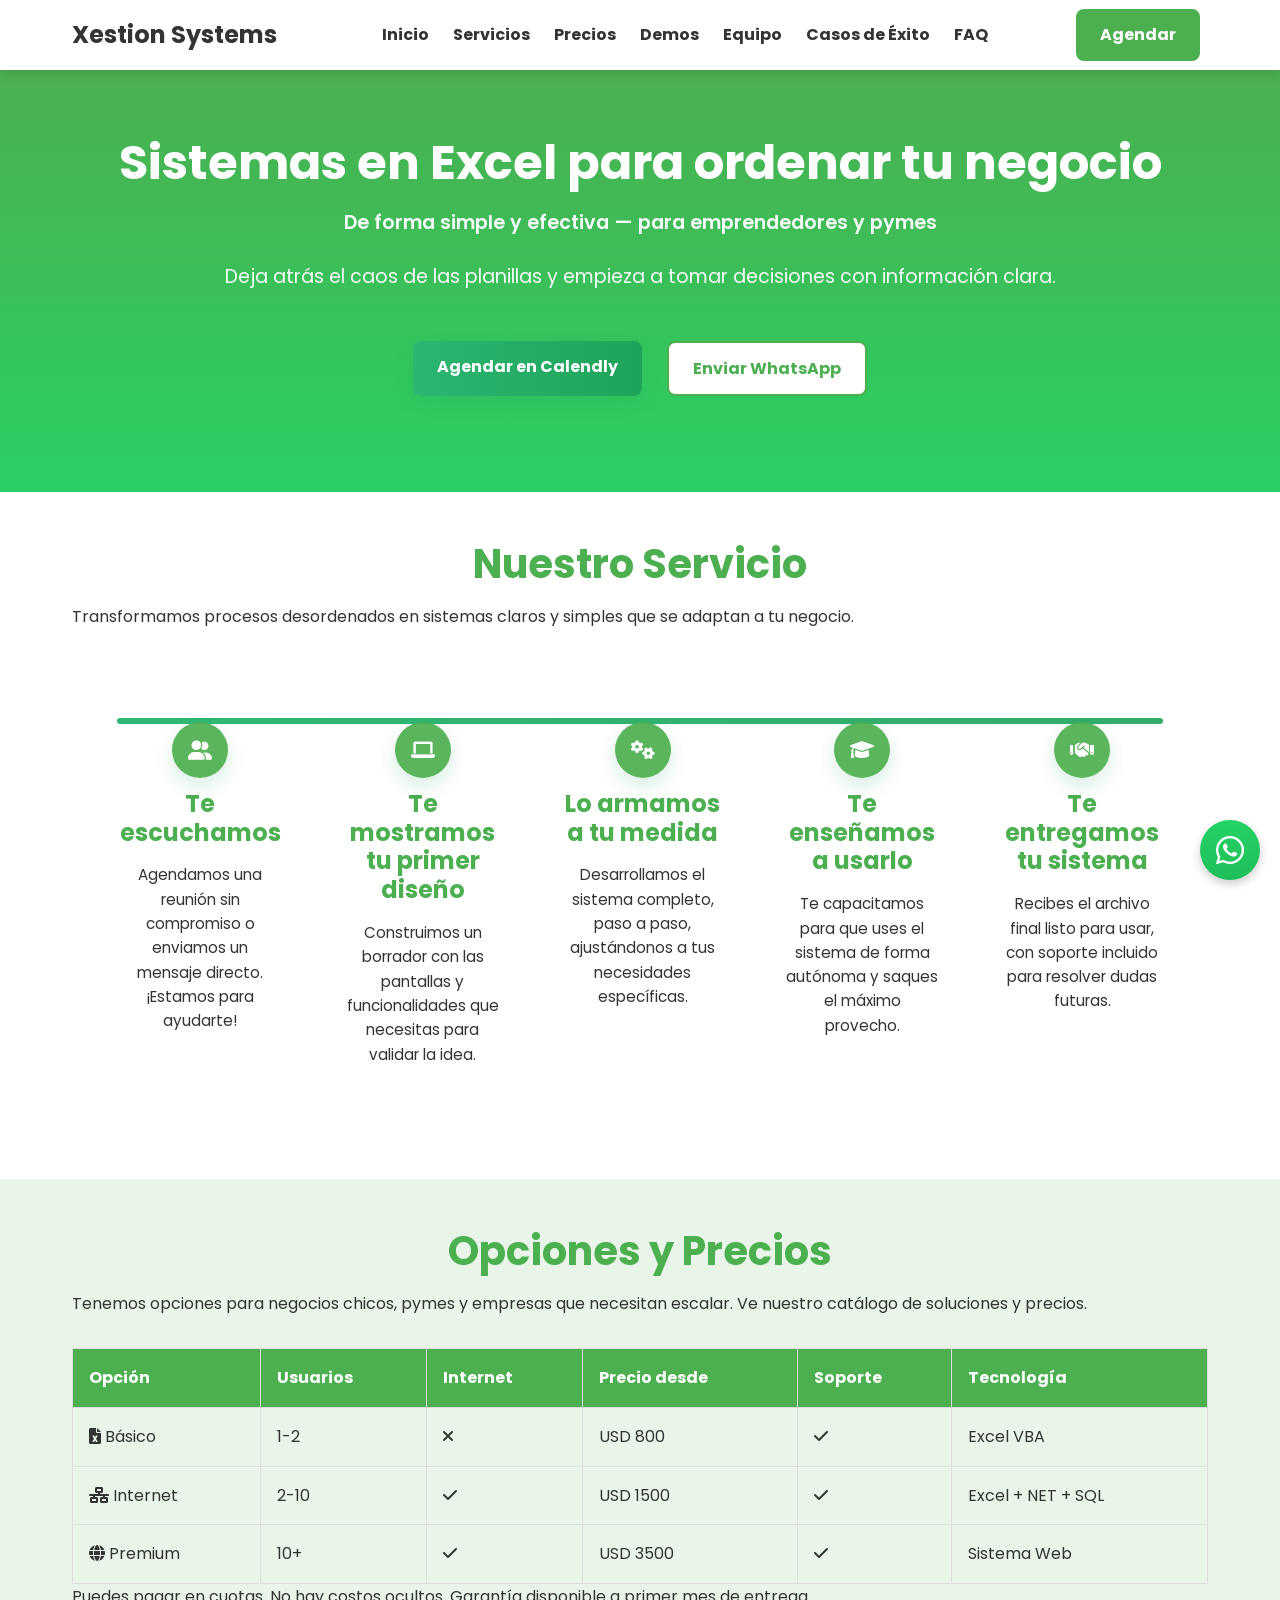
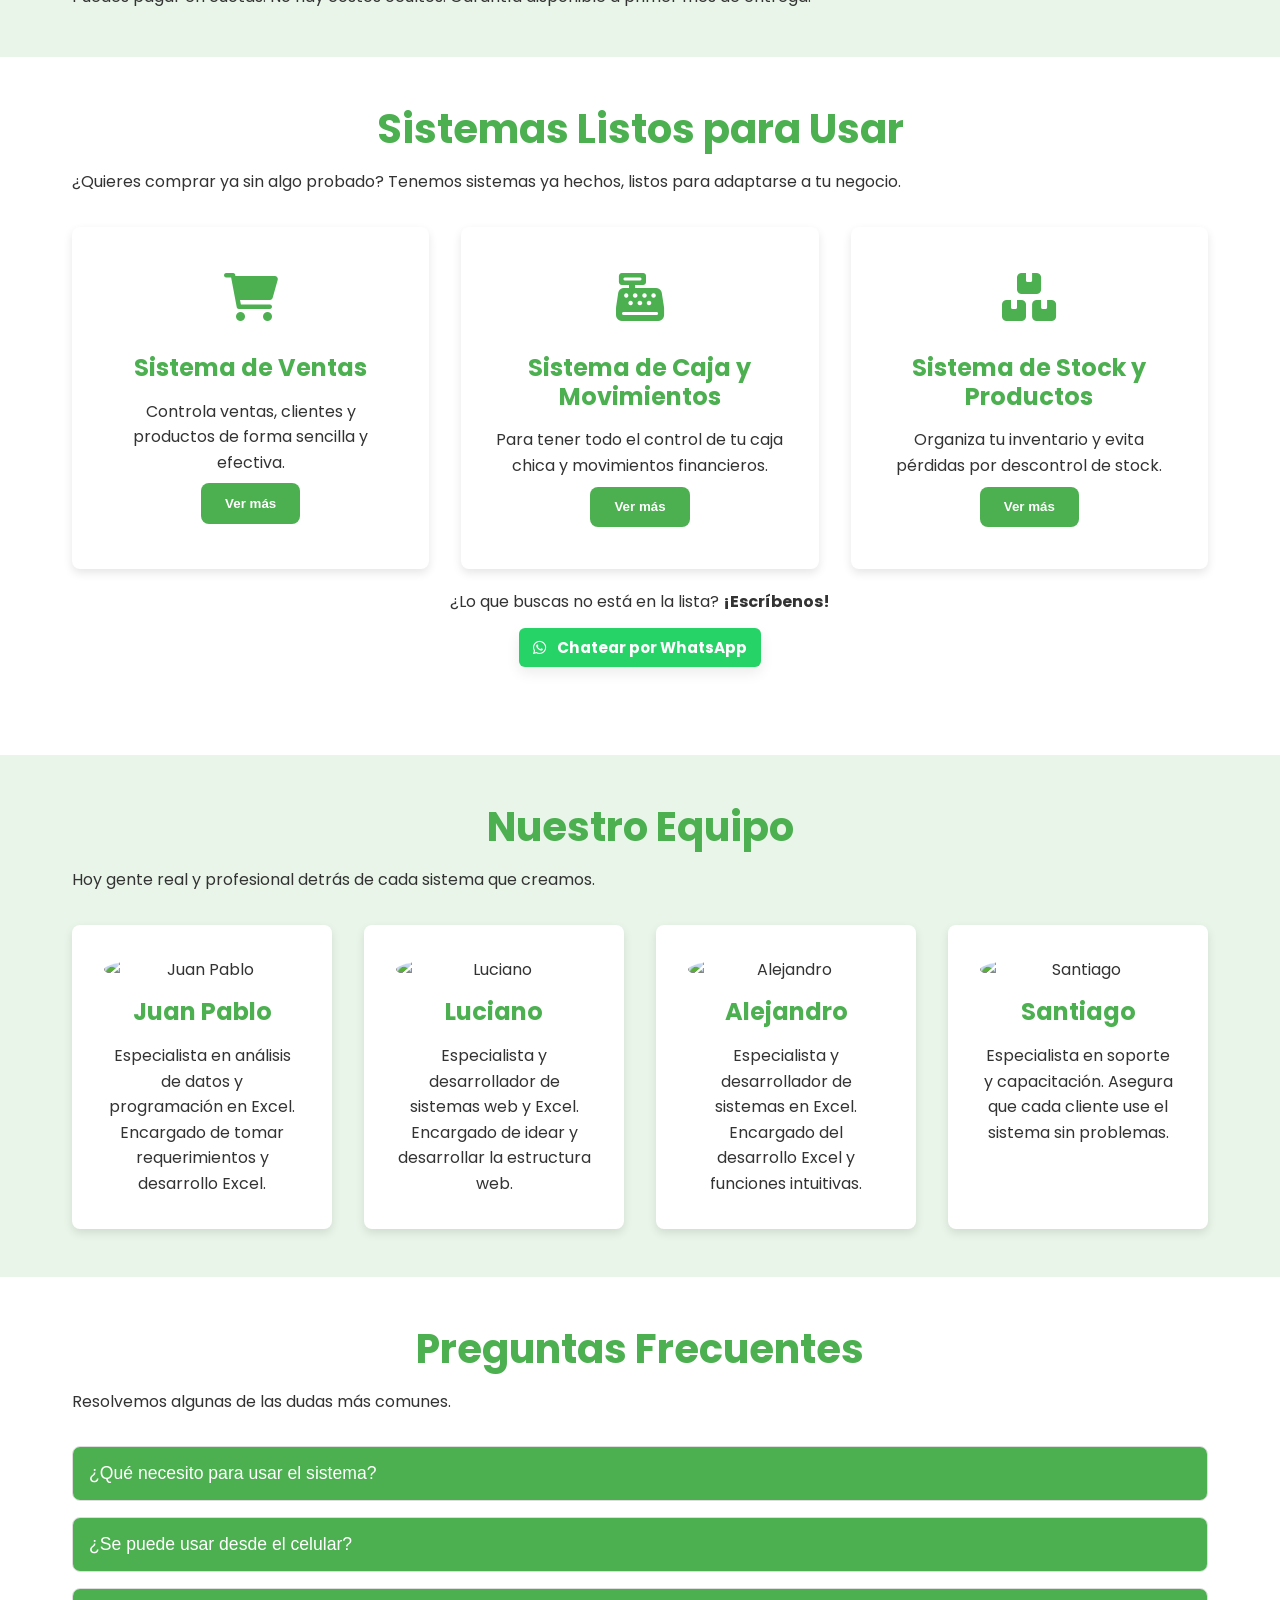
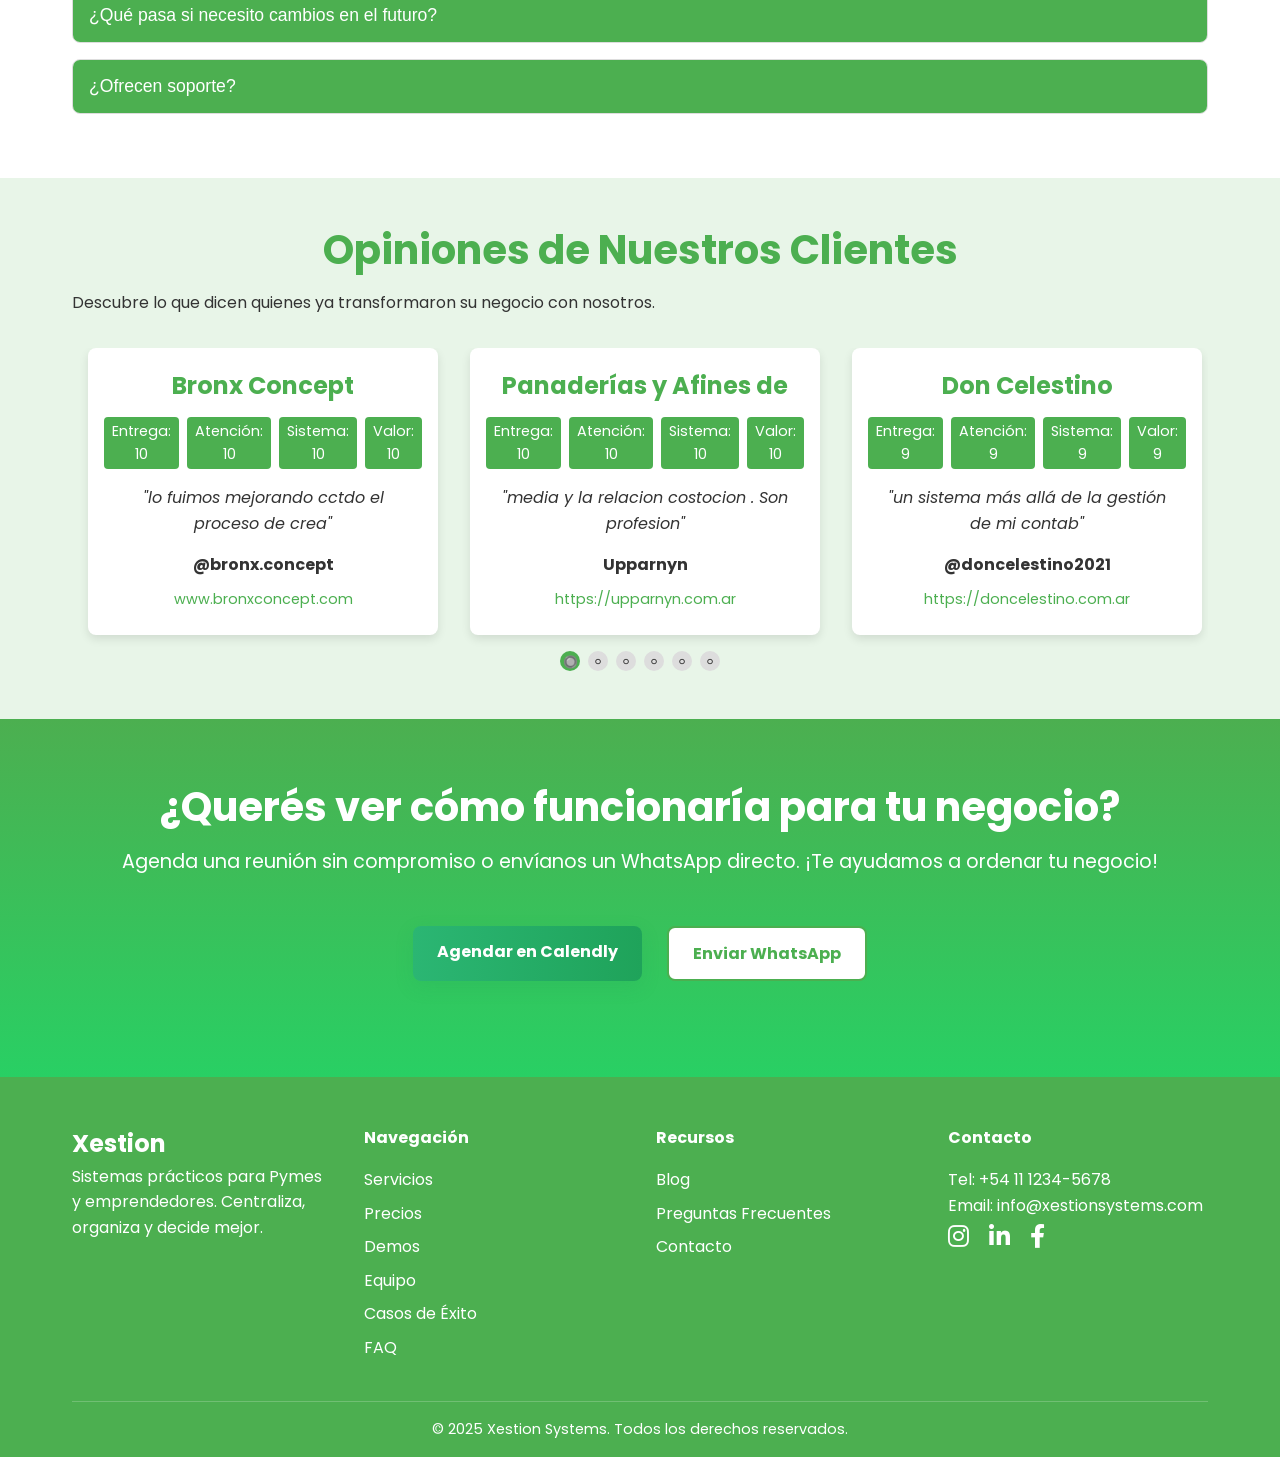
==== index.html @ da9ce032 "init" ====
<!DOCTYPE html>
<html lang="es">
<head>
    <meta charset="UTF-8">
    <meta name="viewport" content="width=device-width, initial-scale=1.0">
    <title>Xestion Systems - Sistemas en Excel</title>
    <link rel="stylesheet" href="style.css">
    <link rel="preconnect" href="https://fonts.googleapis.com">
    <link rel="preconnect" href="https://fonts.gstatic.com" crossorigin>
    <link href="https://fonts.googleapis.com/css2?family=Poppins:wght@300;400;600;700&display=swap" rel="stylesheet">
    <link rel="stylesheet" href="https://cdnjs.cloudflare.com/ajax/libs/font-awesome/6.0.0-beta3/css/all.min.css">
</head>
<body>

    <header class="header">
        <div class="container">
            <div class="nav-container">
                <a href="#" class="logo">Xestion Systems</a>
                <nav class="nav">
                    <ul class="nav-links">
                        <li><a href="#inicio">Inicio</a></li>
                        <li><a href="#servicios">Servicios</a></li>
                        <li><a href="#precios">Precios</a></li>
                        <li><a href="#demos">Demos</a></li>
                        <li><a href="#equipo">Equipo</a></li>
                        <li><a href="#casos">Casos de Éxito</a></li>
                        <li><a href="#faq">FAQ</a></li>
                    </ul>
                </nav>
                <div class="nav-ctas">
                    <!-- Reemplaza el enlace de Calendly por tu enlace real -->
                    <a class="btn btn-primary cta-calendly" href="https://calendly.com/xestion/consulta-general" target="_blank" rel="noopener">Agendar</a>
                </div>
                <button class="nav-toggle" aria-label="Abrir menú">
                    <i class="fas fa-bars"></i>
                </button>
            </div>
        </div>
    </header>

    <main>

        <section id="hero" class="hero">
            <div class="container">
                <h1>Sistemas en Excel para ordenar tu negocio</h1>
                <p class="subtitle">De forma simple y efectiva — para emprendedores y pymes</p>
                <p class="lead">Deja atrás el caos de las planillas y empieza a tomar decisiones con información clara.</p>
                <div class="cta-group">
                    <a class="btn btn-gradient cta-calendly" href="https://calendly.com/xestion/consulta-general" target="_blank" rel="noopener">Agendar en Calendly</a>
                    <a class="btn btn-secondary cta-whatsapp" href="https://api.whatsapp.com/send?phone=5491157652425" target="_blank" rel="noopener">Enviar WhatsApp</a>
                </div>
            </div>
        </section>

        <section id="servicios" class="section">
            <div class="container">
                <h2>Nuestro Servicio</h2>
                <p>Transformamos procesos desordenados en sistemas claros y simples que se adaptan a tu negocio.</p>
                <div class="services-grid">
                    <div class="service-item">
                        <div class="service-icon"><i class="fas fa-user-friends"></i></div>
                        <h3>Te escuchamos</h3>
                        <p>Agendamos una reunión sin compromiso o enviamos un mensaje directo. ¡Estamos para ayudarte!</p>
                    </div>
                    <div class="service-item">
                        <div class="service-icon"><i class="fas fa-laptop"></i></div>
                        <h3>Te mostramos tu primer diseño</h3>
                        <p>Construimos un borrador con las pantallas y funcionalidades que necesitas para validar la idea.</p>
                    </div>
                    <div class="service-item">
                        <div class="service-icon"><i class="fas fa-cogs"></i></div>
                        <h3>Lo armamos a tu medida</h3>
                        <p>Desarrollamos el sistema completo, paso a paso, ajustándonos a tus necesidades específicas.</p>
                    </div>
                    <div class="service-item">
                        <div class="service-icon"><i class="fas fa-graduation-cap"></i></div>
                        <h3>Te enseñamos a usarlo</h3>
                        <p>Te capacitamos para que uses el sistema de forma autónoma y saques el máximo provecho.</p>
                    </div>
                    <div class="service-item">
                        <div class="service-icon"><i class="fas fa-handshake"></i></div>
                        <h3>Te entregamos tu sistema</h3>
                        <p>Recibes el archivo final listo para usar, con soporte incluido para resolver dudas futuras.</p>
                    </div>
                </div>
            </div>
        </section>

        <section id="precios" class="section bg-light">
            <div class="container">
                <h2>Opciones y Precios</h2>
                <p>Tenemos opciones para negocios chicos, pymes y empresas que necesitan escalar. Ve nuestro catálogo de soluciones y precios.</p>
                <div class="pricing-table">
                    <table>
                        <thead>
                            <tr>
                                <th>Opción</th>
                                <th>Usuarios</th>
                                <th>Internet</th>
                                <th>Precio desde</th>
                                <th>Soporte</th>
                                <th>Tecnología</th>
                            </tr>
                        </thead>
                        <tbody>
                            <tr>
                                <td><i class="fas fa-file-excel"></i> Básico</td>
                                <td>1-2</td>
                                <td><i class="fas fa-times"></i></td>
                                <td>USD 800</td>
                                <td><i class="fas fa-check"></i></td>
                                <td>Excel VBA</td>
                            </tr>
                            <tr>
                                <td><i class="fas fa-network-wired"></i> Internet</td>
                                <td>2-10</td>
                                <td><i class="fas fa-check"></i></td>
                                <td>USD 1500</td>
                                <td><i class="fas fa-check"></i></td>
                                <td>Excel + NET + SQL</td>
                            </tr>
                            <tr>
                                <td><i class="fas fa-globe"></i> Premium</td>
                                <td>10+</td>
                                <td><i class="fas fa-check"></i></td>
                                <td>USD 3500</td>
                                <td><i class="fas fa-check"></i></td>
                                <td>Sistema Web</td>
                            </tr>
                        </tbody>
                    </table>
                </div>
                <p>Puedes pagar en cuotas. No hay costos ocultos. Garantía disponible a primer mes de entrega.</p>
            </div>
        </section>

        <section id="sistemas" class="section">
            <div class="container">
                <h2>Sistemas Listos para Usar</h2>
                <p>¿Quieres comprar ya sin algo probado? Tenemos sistemas ya hechos, listos para adaptarse a tu negocio.</p>
                <div class="sistemas-grid">
                    <div class="sistema-card">
                        <div class="sistema-icon"><i class="fas fa-shopping-cart"></i></div>
                        <h3>Sistema de Ventas</h3>
                        <p>Controla ventas, clientes y productos de forma sencilla y efectiva.</p>
                        <button class="btn btn-primary">Ver más</button>
                    </div>
                    <div class="sistema-card">
                        <div class="sistema-icon"><i class="fas fa-cash-register"></i></div>
                        <h3>Sistema de Caja y Movimientos</h3>
                        <p>Para tener todo el control de tu caja chica y movimientos financieros.</p>
                        <button class="btn btn-primary">Ver más</button>
                    </div>
                    <div class="sistema-card">
                        <div class="sistema-icon"><i class="fas fa-boxes"></i></div>
                        <h3>Sistema de Stock y Productos</h3>
                        <p>Organiza tu inventario y evita pérdidas por descontrol de stock.</p>
                        <button class="btn btn-primary">Ver más</button>
                    </div>
                </div>
                <div class="sistemas-cta">
                    <p class="sistemas-cta-text">¿Lo que buscas no está en la lista? <strong>¡Escríbenos!</strong></p>
                    <a class="btn btn-whatsapp small-cta sistemas-cta-btn" href="https://api.whatsapp.com/send?phone=5491157652425" target="_blank" rel="noopener" aria-label="Enviar mensaje por WhatsApp">
                        <i class="fab fa-whatsapp" aria-hidden="true"></i>
                        &nbsp;Chatear por WhatsApp
                    </a>
                </div>
            </div>
        </section>

        <section id="equipo" class="section bg-light">
            <div class="container">
                <h2>Nuestro Equipo</h2>
                <p>Hoy gente real y profesional detrás de cada sistema que creamos.</p>
                <div class="team-grid">
                    <div class="team-card">
                        <img src="https://via.placeholder.com/150/4CAF50/FFFFFF?text=JP" alt="Juan Pablo">
                        <h3>Juan Pablo</h3>
                        <p>Especialista en análisis de datos y programación en Excel. Encargado de tomar requerimientos y desarrollo Excel.</p>
                    </div>
                    <div class="team-card">
                        <img src="https://via.placeholder.com/150/4CAF50/FFFFFF?text=LD" alt="Luciano">
                        <h3>Luciano</h3>
                        <p>Especialista y desarrollador de sistemas web y Excel. Encargado de idear y desarrollar la estructura web.</p>
                    </div>
                    <div class="team-card">
                        <img src="https://via.placeholder.com/150/4CAF50/FFFFFF?text=LA" alt="Alejandro">
                        <h3>Alejandro</h3>
                        <p>Especialista y desarrollador de sistemas en Excel. Encargado del desarrollo Excel y funciones intuitivas.</p>
                    </div>
                    <div class="team-card">
                        <img src="https://via.placeholder.com/150/4CAF50/FFFFFF?text=SM" alt="Santiago">
                        <h3>Santiago</h3>
                        <p>Especialista en soporte y capacitación. Asegura que cada cliente use el sistema sin problemas.</p>
                    </div>
                </div>
            </div>
        </section>

        <section id="faq" class="section">
            <div class="container">
                <h2>Preguntas Frecuentes</h2>
                <p>Resolvemos algunas de las dudas más comunes.</p>
                <div class="faq-list">
                    <div class="faq-item">
                        <button class="faq-question">¿Qué necesito para usar el sistema?</button>
                        <div class="faq-answer">Solo necesitas Excel instalado en tu computadora. Para versiones multiusuario, una conexión a internet estable.</div>
                    </div>
                    <div class="faq-item">
                        <button class="faq-question">¿Se puede usar desde el celular?</button>
                        <div class="faq-answer">Sí, las versiones web son compatibles con celulares y tablets. Las de Excel requieren una PC.</div>
                    </div>
                    <div class="faq-item">
                        <button class="faq-question">¿Qué pasa si necesito cambios en el futuro?</button>
                        <div class="faq-answer">Ofrecemos soporte para modificaciones y mejoras. Puedes contactarnos para cotizar actualizaciones.</div>
                    </div>
                    <div class="faq-item">
                        <button class="faq-question">¿Ofrecen soporte?</button>
                        <div class="faq-answer">Sí, incluimos soporte técnico por WhatsApp y corrección de errores en las suscripciones.</div>
                    </div>
                </div>
            </div>
        </section>

        <section id="testimonials" class="section bg-light">
            <div class="container">
                <h2>Opiniones de Nuestros Clientes</h2>
                <p>Descubre lo que dicen quienes ya transformaron su negocio con nosotros.</p>
                <div class="carousel-container">
                    <div class="carousel-wrapper">
                        <div class="carousel-track">
                            <!-- Reviews will be populated here by JS -->
                        </div>
                    </div>
                    <div class="carousel-dots">
                        <!-- Dots will be populated here by JS -->
                    </div>
                </div>
            </div>
        </section>

        <section id="cta" class="hero">
            <div class="container" style="color: white;">
                <h2 style="color: white;">¿Querés ver cómo funcionaría para tu negocio?</h2>
                <p>Agenda una reunión sin compromiso o envíanos un WhatsApp directo. ¡Te ayudamos a ordenar tu negocio!</p>
                <div class="cta-group">
                    <a class="btn btn-gradient cta-calendly" href="https://calendly.com/xestion/consulta-general" target="_blank" rel="noopener">Agendar en Calendly</a>
                    <a class="btn btn-secondary cta-whatsapp" href="https://api.whatsapp.com/send?phone=5491157652425" target="_blank" rel="noopener">Enviar WhatsApp</a>
                </div>

            </div>
        </section>

    </main>

    <footer class="footer">
        <div class="container">
            <div class="footer-grid">
                <div class="footer-col">
                    <a href="#" class="logo">Xestion</a>
                    <p>Sistemas prácticos para Pymes y emprendedores. Centraliza, organiza y decide mejor.</p>
                </div>
                <div class="footer-col">
                    <h4>Navegación</h4>
                    <ul>
                        <li><a href="#servicios">Servicios</a></li>
                        <li><a href="#precios">Precios</a></li>
                        <li><a href="#demos">Demos</a></li>
                        <li><a href="#equipo">Equipo</a></li>
                        <li><a href="#casos">Casos de Éxito</a></li>
                        <li><a href="#faq">FAQ</a></li>
                    </ul>
                </div>
                <div class="footer-col">
                    <h4>Recursos</h4>
                    <ul>
                        <li><a href="#">Blog</a></li>
                        <li><a href="#">Preguntas Frecuentes</a></li>
                        <li><a href="#">Contacto</a></li>
                    </ul>
                </div>
                <div class="footer-col">
                    <h4>Contacto</h4>
                    <p>Tel: +54 11 1234-5678</p>
                    <p>Email: info@xestionsystems.com</p>
                    <div class="social-links">
                        <a href="#" aria-label="Instagram"><i class="fab fa-instagram"></i></a>
                        <a href="#" aria-label="LinkedIn"><i class="fab fa-linkedin-in"></i></a>
                        <a href="#" aria-label="Facebook"><i class="fab fa-facebook-f"></i></a>
                    </div>
                </div>
            </div>
            <div class="footer-bottom">
                <p>&copy; 2025 Xestion Systems. Todos los derechos reservados.</p>
            </div>
        </div>
    </footer>

    <a href="https://api.whatsapp.com/send?phone=5491157652425" target="_blank" class="whatsapp-float" aria-label="Contactar por WhatsApp">
        <i class="fab fa-whatsapp"></i>
    </a>

    <script src="script.js"></script>
</body>
</html>
---- style.css ----
/* ======== VARIABLES Y GLOBALES ======== */
:root {
    --primary-color: #4CAF50; /* Verde brillante como en las imágenes */
    --primary-light: #E8F5E8; /* Verde claro para fondos */
    --secondary-color: #FF9800; /* Acento naranja */
    --dark-color: #333;
    --light-color: #f4f4f4;
    --white-color: #ffffff;
    --font-family: 'Poppins', system-ui, -apple-system, "Segoe UI", Roboto, "Helvetica Neue", Arial, sans-serif;
    --shadow: 0 4px 10px rgba(0, 0, 0, 0.1);
}

* {
    box-sizing: border-box;
    margin: 0;
    padding: 0;
}

html {
    scroll-behavior: smooth;
}

/* Evita un overflow horizontal en móviles provocado por elementos fijos (p. ej. botón flotante) */
html, body {
    max-width: 100%;
    overflow-x: hidden;
}

body {
    font-family: var(--font-family);
    line-height: 1.6;
    color: var(--dark-color);
    background-color: var(--white-color);
}

.container {
    max-width: 1200px;
    margin: 0 auto;
    padding: 0 1rem;
}

ul {
    list-style-type: none;
}

a {
    text-decoration: none;
    color: var(--primary-color);
}

img {
    max-width: 100%;
    height: auto;
    display: block;
}

h1, h2, h3 {
    margin-bottom: 1rem;
    line-height: 1.2;
}

h1 { font-size: 2.5rem; }
h2 { font-size: 2rem; color: var(--primary-color); text-align: center; }
h3 { font-size: 1.5rem; }

.section {
    padding: 3rem 0;
}

.bg-light {
    background-color: var(--primary-light);
}

.btn {
    display: inline-block;
    padding: 0.8rem 1.5rem;
    border-radius: 8px;
    font-weight: bold;
    text-align: center;
    transition: all 0.3s ease;
    cursor: pointer;
    border: none;
    margin: 0.5rem;
}

.btn-primary {
    background-color: var(--primary-color);
    color: var(--white-color);
}

.btn-primary:hover {
    background-color: #45a049;
}

.btn-secondary {
    background-color: var(--white-color);
    color: var(--primary-color);
    border: 2px solid var(--primary-color);
}

.btn-secondary:hover {
    background-color: var(--primary-color);
    color: var(--white-color);
}

.email-input {
    padding: 0.8rem;
    border-radius: 8px;
    border: 1px solid #ddd;
    margin: 0.5rem;
    width: 200px;
}

/* Botones CTA y grupos */
.nav-ctas {
    display: flex;
    gap: 0.6rem;
    align-items: center;
}

.cta-group {
    display: inline-flex;
    gap: 0.6rem;
    justify-content: center;
    margin: 1rem 0 1.5rem;
}

.btn-gradient {
    background: linear-gradient(90deg, #2bb673 0%, #1fa35a 100%);
    color: var(--white-color);
    box-shadow: 0 6px 18px rgba(31,163,90,0.18);
}

.btn-whatsapp {
    background-color: #25D366;
    color: var(--white-color);
    display: inline-flex;
    align-items: center;
    gap: 0.5rem;
}

/* Estilo discreto para CTAs pequeños inline */
.small-cta {
    padding: 0.45rem 0.9rem;
    border-radius: 6px;
    font-size: 0.95rem;
    box-shadow: 0 6px 14px rgba(0,0,0,0.08);
}

@media (max-width: 480px) {
    .small-cta { font-size: 0.92rem; padding: 0.45rem 0.75rem; }
}

/* Centrar el texto y botón en la sección 'Sistemas' */
.sistemas-cta {
    display: flex;
    flex-direction: column;
    align-items: center;
    text-align: center;
    padding: 1.25rem 1rem 2rem; /* padding vertical para separación */
}

.sistemas-cta-text {
    margin: 0 0 0.6rem 0;
    font-size: 1rem;
    color: var(--dark-color);
}

.sistemas-cta-btn {
    margin-top: 0.25rem;
}

@media (min-width: 768px) {
    .sistemas-cta { padding-left: 0; padding-right: 0; }
}

.subtitle {
    font-weight: 600;
    opacity: 0.95;
}

.lead {
    font-size: 1.05rem;
    margin-bottom: 1rem;
    opacity: 0.95;
}

/* Hero más moderno */
.hero {
    background: linear-gradient(180deg, rgba(76,175,80,0.95) 0%, rgba(37,211,102,0.9) 100%);
    color: var(--white-color);
    padding: 5.5rem 0;
    text-align: center;
}

.hero h1 { font-size: 3rem; font-weight: 700; }

/* Ajustes a botón flotante WA para mantener contraste */
.whatsapp-float {
    position: fixed;
    bottom: 18px;
    right: 12px; /* ligeramente más adentro para evitar colisiones en pantallas pequeñas */
    background: linear-gradient(180deg, #25D366, #1ebe5a);
    color: var(--white-color);
    font-size: 1.6rem;
    width: 56px;
    height: 56px;
    border-radius: 50%;
    display: flex;
    justify-content: center;
    align-items: center;
    box-shadow: 0 6px 18px rgba(0, 0, 0, 0.18);
    z-index: 1000; /* más alto para superar overlays */
    touch-action: manipulation;
}

/* ======== HEADER Y NAVEGACIÓN ======== */
.header {
    background-color: var(--white-color);
    box-shadow: var(--shadow);
    position: sticky;
    top: 0;
    z-index: 100;
}

.nav-container {
    display: flex;
    justify-content: space-between;
    align-items: center;
    height: 70px;
}

.logo {
    font-size: 1.5rem;
    font-weight: bold;
    color: var(--dark-color);
}

.nav-links {
    display: none;
    flex-direction: column;
    position: absolute;
    top: 70px;
    left: 0;
    width: 100%;
    background-color: var(--white-color);
    box-shadow: 0 10px 10px rgba(0, 0, 0, 0.1);
}

.nav-links.active {
    display: flex;
}

.nav-links li {
    padding: 1rem;
    text-align: center;
    border-bottom: 1px solid var(--light-color);
}

.nav-links a {
    color: var(--dark-color);
    font-weight: bold;
}

.nav-buttons {
    display: none;
}

.nav-toggle {
    background: none;
    border: none;
    font-size: 1.5rem;
    color: var(--dark-color);
    cursor: pointer;
}

/* ======== HERO ======== */
.hero {
    background-color: var(--primary-color);
    color: var(--white-color);
    padding: 4rem 0;
    text-align: center;
}

.hero h1 {
    color: var(--white-color);
    font-size: 3rem;
}

.hero p {
    font-size: 1.2rem;
    margin-bottom: 1.5rem;
}

/* ======== SERVICIOS ======== */
.services-grid {
    display: grid;
    gap: 2rem;
    grid-template-columns: 1fr;
    margin-top: 2rem;
}

/* Mostrar 2 cards por fila en móviles pequeños (teléfonos) */
@media (max-width: 600px) {
    .services-grid {
        grid-template-columns: repeat(2, 1fr);
        gap: 1rem;
    }
    .service-item {
        padding: 1rem;
    }
}

/* Timeline vertical para celulares (pantallas muy pequeñas) */
@media (max-width: 480px) {
    .services-grid {
        display: block; /* una columna para la línea de tiempo */
        position: relative;
        padding-left: 3rem; /* espacio para la línea y los puntos */
        margin-top: 1rem;
    }

    /* Línea vertical que conecta los pasos */
    .services-grid::before {
        content: "";
        position: absolute;
        left: 18px; /* alineada con los puntos */
        top: 8px;
        bottom: 8px;
        width: 4px;
        background: linear-gradient(180deg, rgba(31,163,90,0.95), rgba(37,211,102,0.85));
        border-radius: 4px;
        z-index: 0;
    }

    .service-item {
        position: relative;
        margin: 1rem 0;
        padding: 1rem 1rem 1rem 1.25rem; /* contenido a la derecha del punto */
        border-radius: 10px;
        box-shadow: var(--shadow);
        background: var(--white-color);
        z-index: 1;
    }

    /* Punto que marca cada paso */
    .service-item::before {
        content: "";
        position: absolute;
        left: -6px; /* centra el punto sobre la línea */
        top: 18px;
        width: 20px;
        height: 20px;
        background: var(--white-color);
        border: 4px solid var(--primary-color);
        border-radius: 50%;
        box-shadow: 0 4px 10px rgba(0,0,0,0.08);
    }

    /* Ocultar iconos grandes para simplificar la vista móvil */
    .service-icon {
        display: none;
    }

    .service-item h3 {
        margin-top: 0;
        font-size: 1rem;
    }

    .service-item p {
        font-size: 0.95rem;
        margin-bottom: 0.25rem;
    }
}

.service-item {
    background-color: var(--white-color);
    box-shadow: var(--shadow);
    border-radius: 8px;
    padding: 2rem;
    text-align: center;
}

.service-icon {
    font-size: 3rem;
    color: var(--primary-color);
    margin-bottom: 1rem;
}

.service-item h3 {
    color: var(--primary-color);
}

/* ======== PRECIOS ======== */
.pricing-table {
    overflow-x: auto;
    margin-top: 2rem;
}

table {
    width: 100%;
    border-collapse: collapse;
    text-align: left;
}

th, td {
    padding: 1rem;
    border: 1px solid #ddd;
}

th {
    background-color: var(--primary-color);
    color: var(--white-color);
}

tbody tr:nth-child(even) {
    background-color: var(--primary-light);
}

/* ======== SISTEMAS LISTOS ======== */
.sistemas-grid {
    display: grid;
    gap: 2rem;
    grid-template-columns: 1fr;
    margin-top: 2rem;
}

.sistema-card {
    background-color: var(--white-color);
    box-shadow: var(--shadow);
    border-radius: 8px;
    padding: 2rem;
    text-align: center;
    border: 2px solid transparent;
    transition: all 0.3s ease;
}

.sistema-card:hover {
    border-color: var(--primary-color);
}

.sistema-icon {
    font-size: 3rem;
    color: var(--primary-color);
    margin-bottom: 1rem;
}

.sistema-card h3 {
    color: var(--primary-color);
}

/* ======== EQUIPO ======== */
.team-grid {
    display: grid;
    gap: 2rem;
    grid-template-columns: 1fr;
    margin-top: 2rem;
}

.team-card {
    background-color: var(--white-color);
    box-shadow: var(--shadow);
    border-radius: 8px;
    padding: 2rem;
    text-align: center;
}

.team-card img {
    border-radius: 50%;
    margin-bottom: 1rem;
}

.team-card h3 {
    color: var(--primary-color);
}

/* ======== FAQ ======== */
.faq-list {
    margin-top: 2rem;
}

.faq-item {
    margin-bottom: 1rem;
    border: 1px solid #ddd;
    border-radius: 8px;
    overflow: hidden;
}

.faq-question {
    background-color: var(--primary-color);
    color: var(--white-color);
    padding: 1rem;
    width: 100%;
    text-align: left;
    border: none;
    font-size: 1.1rem;
    cursor: pointer;
}

.faq-answer {
    display: none;
    padding: 1rem;
    background-color: var(--primary-light);
}

.faq-item.active .faq-answer {
    display: block;
}

/* ======== FOOTER ======== */
.footer {
    background-color: var(--primary-color);
    color: var(--white-color);
    padding: 3rem 0 1rem;
}

.footer-grid {
    display: grid;
    grid-template-columns: 1fr;
    gap: 2rem;
    margin-bottom: 2rem;
}

.footer-col h4 {
    margin-bottom: 1rem;
}

.footer-col ul li {
    margin-bottom: 0.5rem;
}

.footer-col a {
    color: var(--white-color);
}

.footer-col a:hover {
    text-decoration: underline;
}

.social-links a {
    font-size: 1.5rem;
    margin-right: 1rem;
}

.footer-bottom {
    text-align: center;
    border-top: 1px solid rgba(255, 255, 255, 0.2);
    padding-top: 1rem;
    font-size: 0.9rem;
}

/* ======== BOTÓN FLOTANTE WA ======== */
.whatsapp-float {
    position: fixed;
    bottom: 20px;
    right: 20px;
    background-color: #25D366;
    color: var(--white-color);
    font-size: 2rem;
    width: 60px;
    height: 60px;
    border-radius: 50%;
    display: flex;
    justify-content: center;
    align-items: center;
    box-shadow: 0 4px 10px rgba(0, 0, 0, 0.2);
    z-index: 100;
}

/* ======== MEDIA QUERIES (DESKTOP) ======== */
@media (min-width: 768px) {
    .container {
        padding: 0 2rem;
    }

    h1 { font-size: 3rem; }
    h2 { font-size: 2.5rem; }

    .nav-toggle {
        display: none;
    }

    .nav-links {
        display: flex;
        flex-direction: row;
        position: static;
        box-shadow: none;
        background: none;
    }

    .nav-links li {
        padding: 0;
        border-bottom: none;
        margin-left: 1.5rem;
    }

    .nav-buttons {
        display: flex;
    }

    .services-grid {
        grid-template-columns: repeat(3, 1fr);
    }

    .sistemas-grid {
        grid-template-columns: repeat(3, 1fr);
    }

    .team-grid {
        grid-template-columns: repeat(4, 1fr);
    }

    .footer-grid {
        grid-template-columns: repeat(4, 1fr);
    }
}

/* Línea de tiempo horizontal para escritorio: muestra los 5 pasos en fila
   Marcadores reducidos a 56px y ligeramente translúcidos. Mantener la
   vista vertical en móviles (las reglas para <=480px siguen vigentes). */
@media (min-width: 992px) {
    .services-grid {
        display: flex;
        justify-content: space-between;
        align-items: flex-start;
        position: relative;
        padding: 3rem 2rem 2rem;
        gap: 2rem;
    }

    /* Línea horizontal que conecta los pasos */
    .services-grid::before {
        content: "";
        position: absolute;
        left: 4%;
        right: 4%;
        top: 56px; /* espacio para los iconos circulares */
        height: 6px;
        background: linear-gradient(90deg, rgba(43,183,115,0.98), rgba(31,163,90,0.9));
        border-radius: 6px;
        z-index: 0;
    }

    .service-item {
        position: relative;
        flex: 0 1 18%;
        max-width: 18%;
        text-align: center;
        background: transparent;
        box-shadow: none;
        padding: 1rem 1rem 2rem;
        margin: 0;
        z-index: 1;
    }

    /* ocultar el punto-mobile generado por ::before de la regla mobile */
    .service-item::before {
        display: none;
    }

    /* icono circular como marcador sobre la línea (56px y translúcido) */
    .service-icon {
        display: flex;
        position: absolute;
        top: 12px; /* coloca el icono encima de la línea */
        left: 50%;
        transform: translateX(-50%);
        width: 56px;
        height: 56px;
        border-radius: 50%;
        background: rgba(76,175,80,0.92);
        color: var(--white-color);
        align-items: center;
        justify-content: center;
        font-size: 1.2rem;
        box-shadow: 0 8px 20px rgba(31,163,90,0.18);
        z-index: 2;
    }

    .service-item h3 { margin-top: 4rem; }

    /* ajusta tamaño de texto para escritorio */
    .service-item p { font-size: 0.95rem; }
}

/* ======== CAROUSEL DE TESTIMONIOS ======== */
.carousel-container {
    position: relative;
    width: 100%;
    overflow: hidden;
    margin-top: 2rem;
}

.carousel-wrapper {
    width: 100%;
}

.carousel-track {
    display: flex;
    transition: transform 0.5s ease-in-out;
    width: calc(100% * 2); /* For infinite loop, duplicate items */
}

.carousel-item {
    min-width: 300px;
    max-width: 350px;
    background-color: var(--white-color);
    box-shadow: var(--shadow);
    border-radius: 8px;
    padding: 1.5rem;
    margin: 0 1rem;
    text-align: center;
}

.carousel-item h3 {
    color: var(--primary-color);
    margin-bottom: 1rem;
}

.carousel-item .ratings {
    display: flex;
    justify-content: center;
    gap: 0.5rem;
    margin-bottom: 1rem;
}

.carousel-item .rating {
    background-color: var(--primary-color);
    color: var(--white-color);
    padding: 0.2rem 0.5rem;
    border-radius: 4px;
    font-size: 0.9rem;
}

.carousel-item .comment {
    font-style: italic;
    margin-bottom: 1rem;
}

.carousel-item .business {
    font-weight: bold;
    margin-bottom: 0.5rem;
}

.carousel-item .website {
    font-size: 0.9rem;
    color: var(--primary-color);
}

.carousel-dots {
    display: flex;
    justify-content: center;
    gap: 0.5rem;
    margin-top: 1rem;
}

.carousel-dot {
    width: 20px;
    height: 20px;
    border-radius: 50%;
    background-color: #ddd;
    cursor: pointer;
    transition: background-color 0.3s;
    display: flex;
    align-items: center;
    justify-content: center;
    font-size: 12px;
}

.carousel-dot.active {
    background-color: var(--primary-color);
    color: var(--white-color);
}

.carousel-dot::before {
    content: "⚪";
}

.carousel-dot.active::before {
    content: "🔘";
}

@media (max-width: 768px) {
    .carousel-item {
        min-width: 250px;
        max-width: 280px;
        padding: 1rem;
    }
}
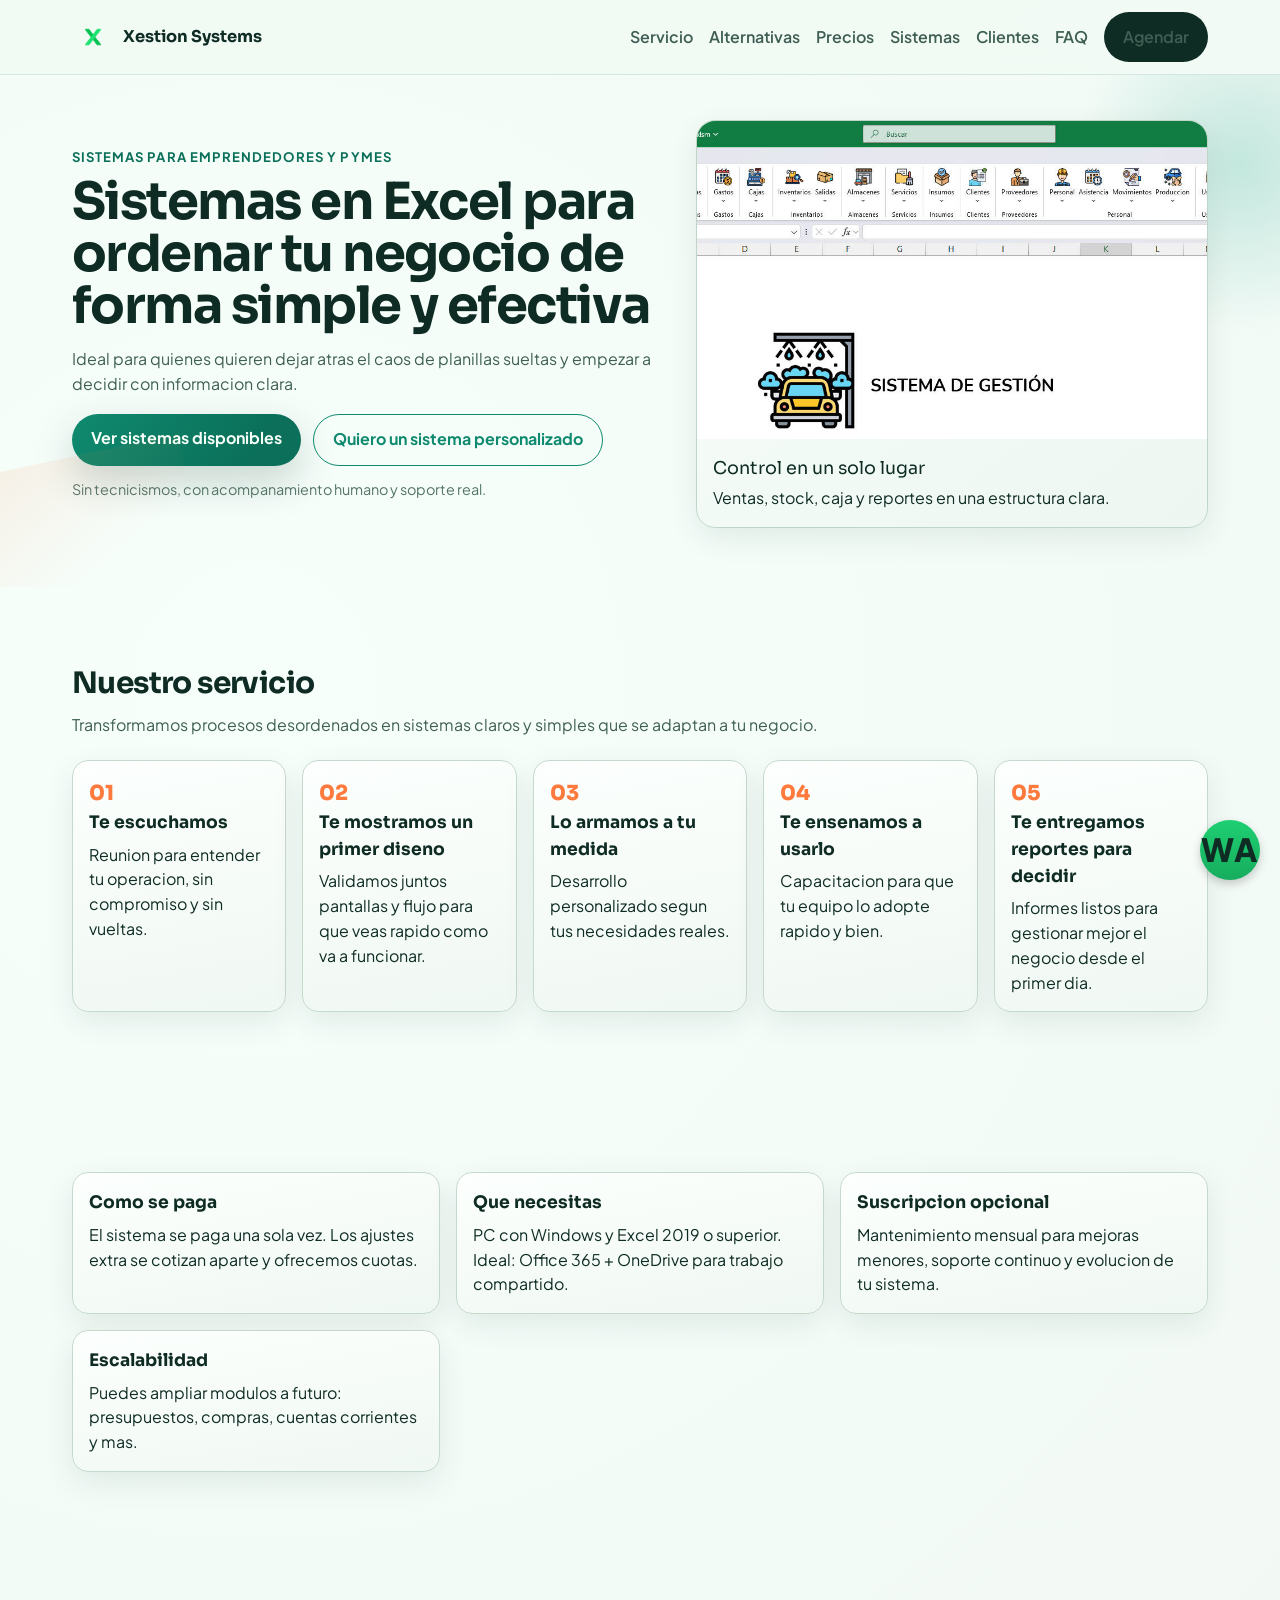
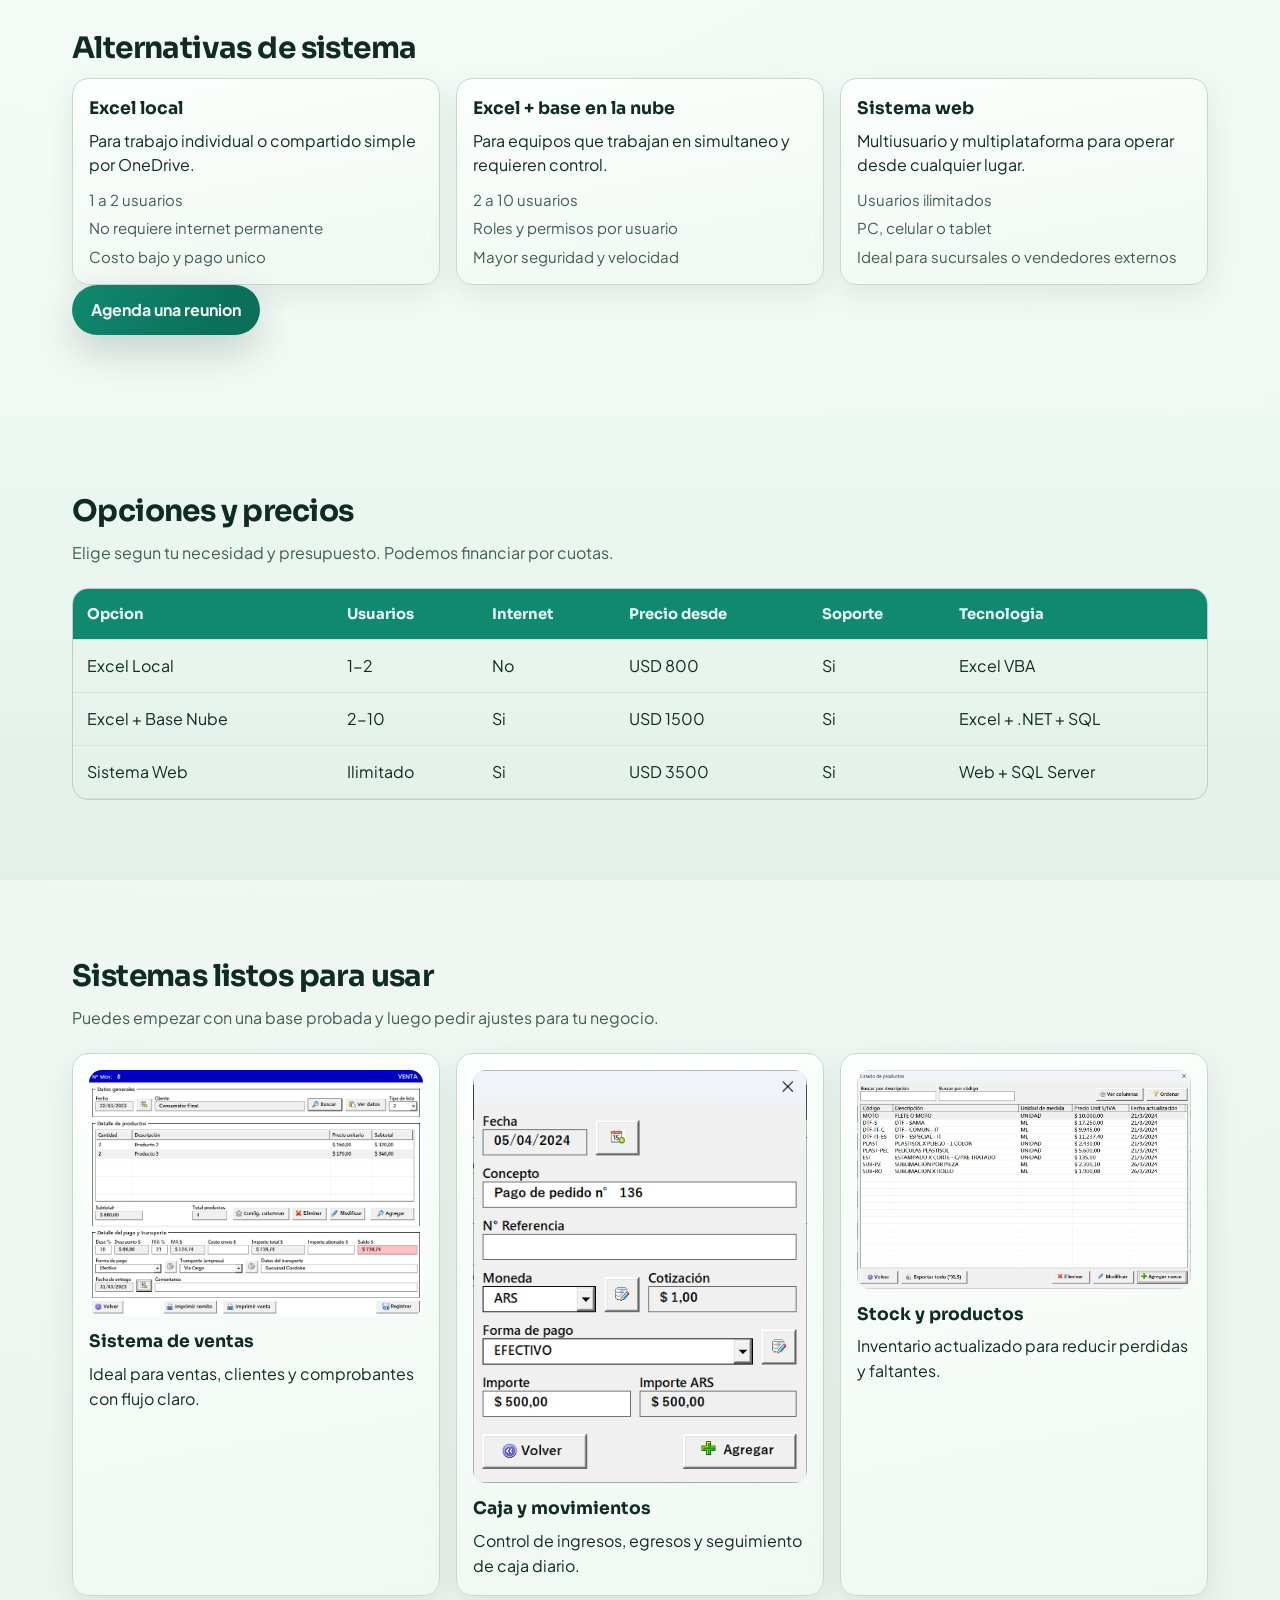
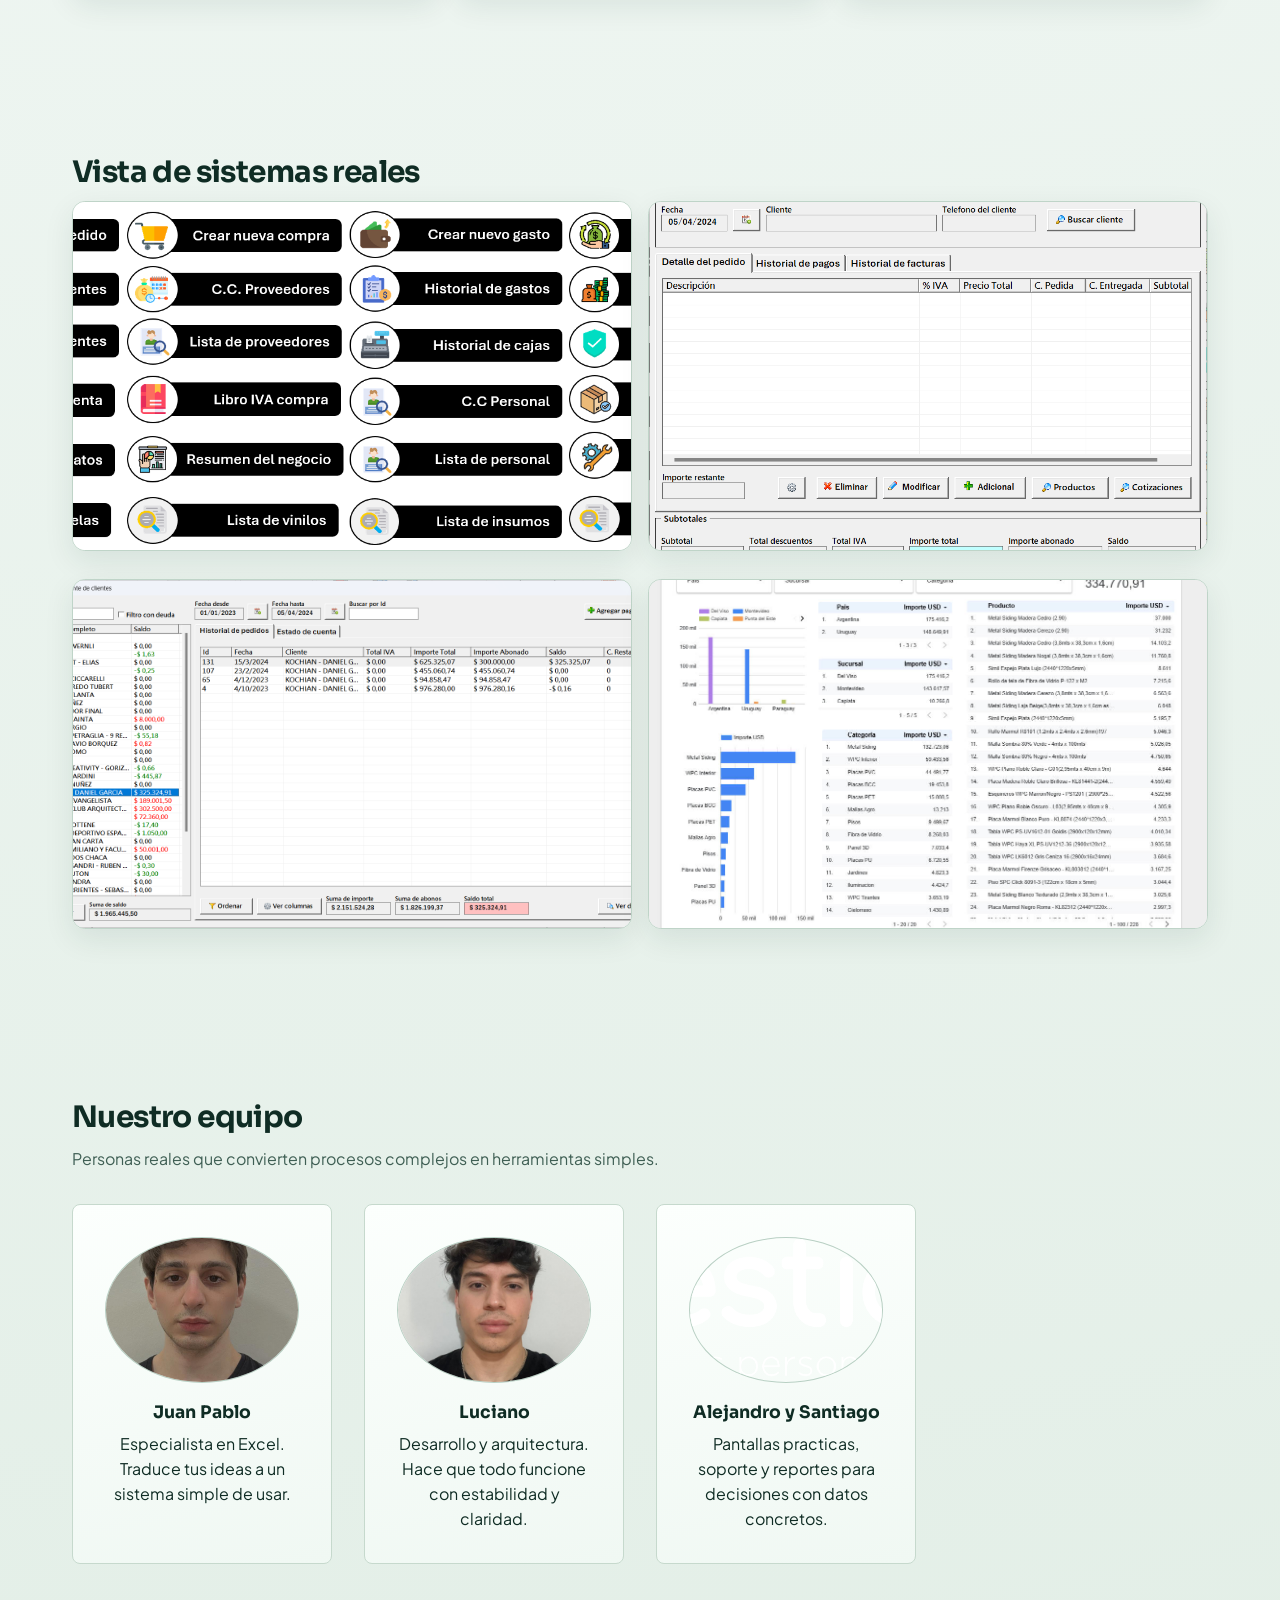
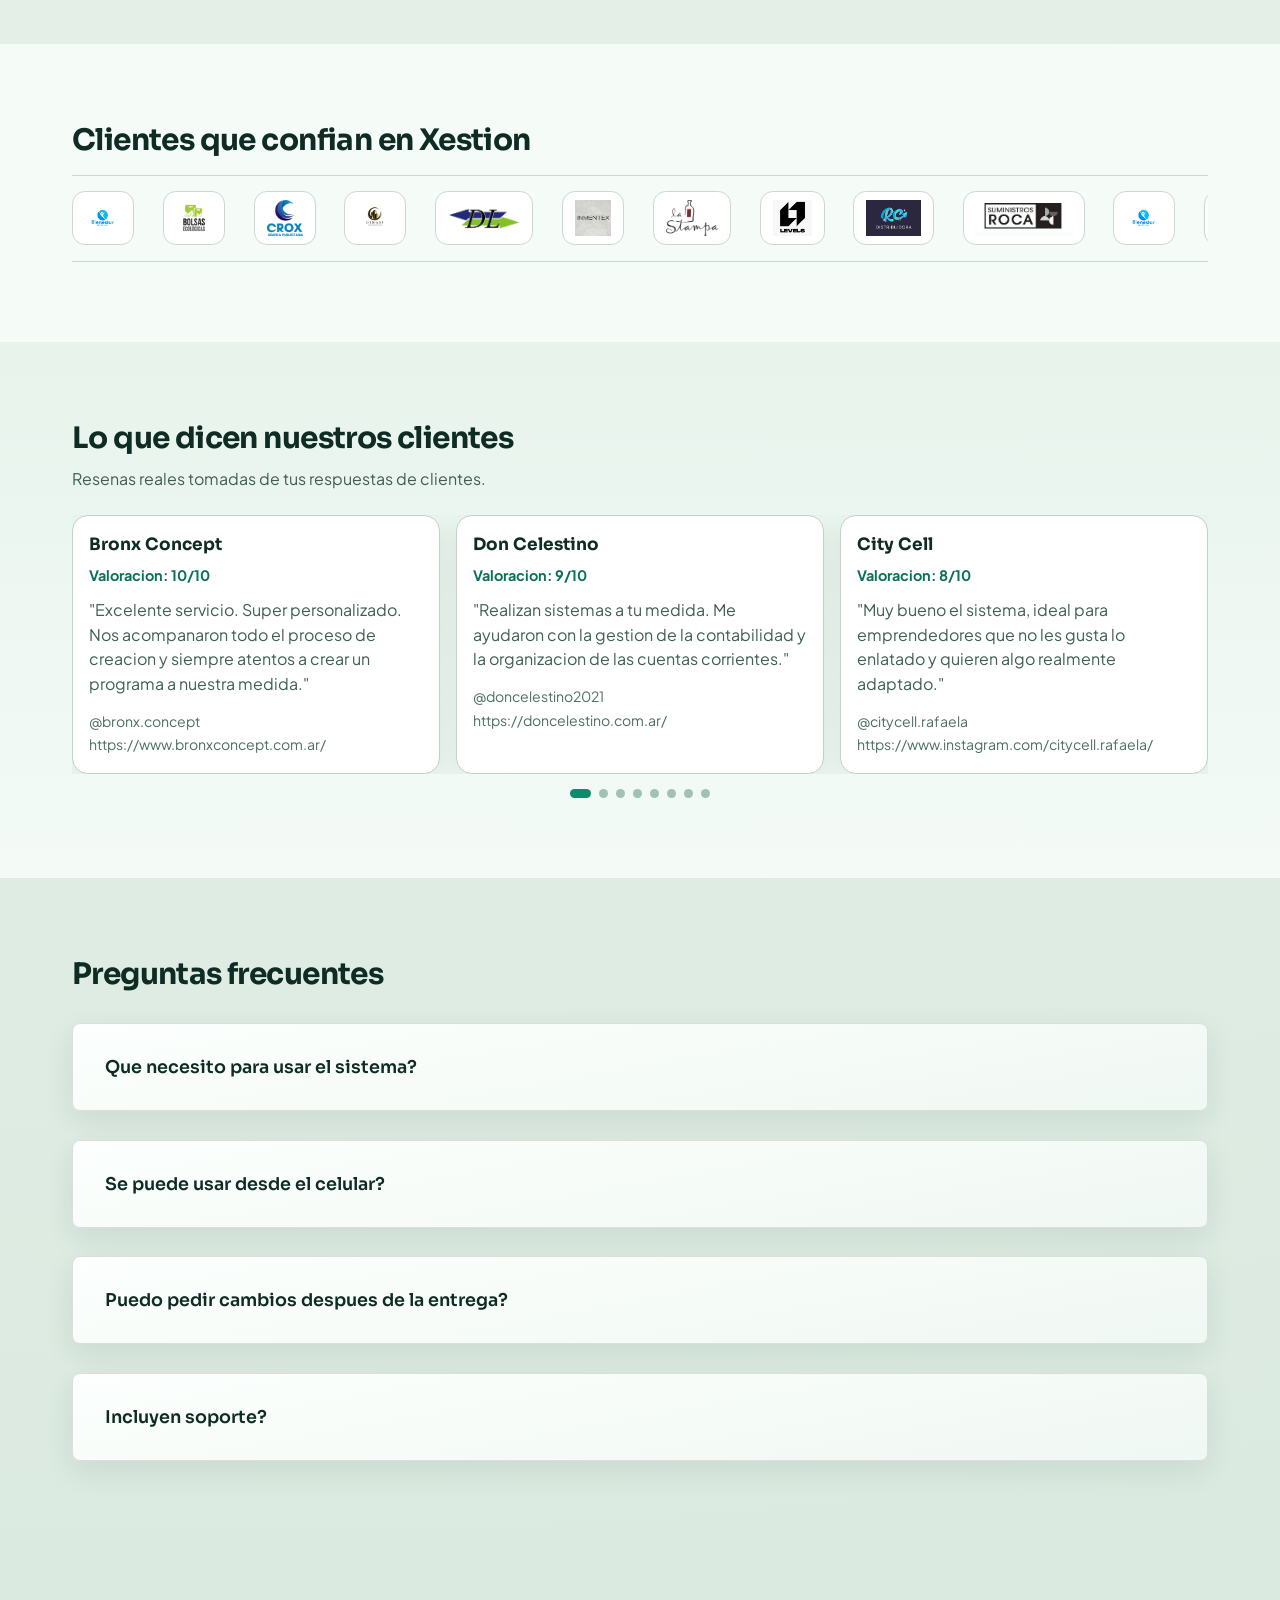
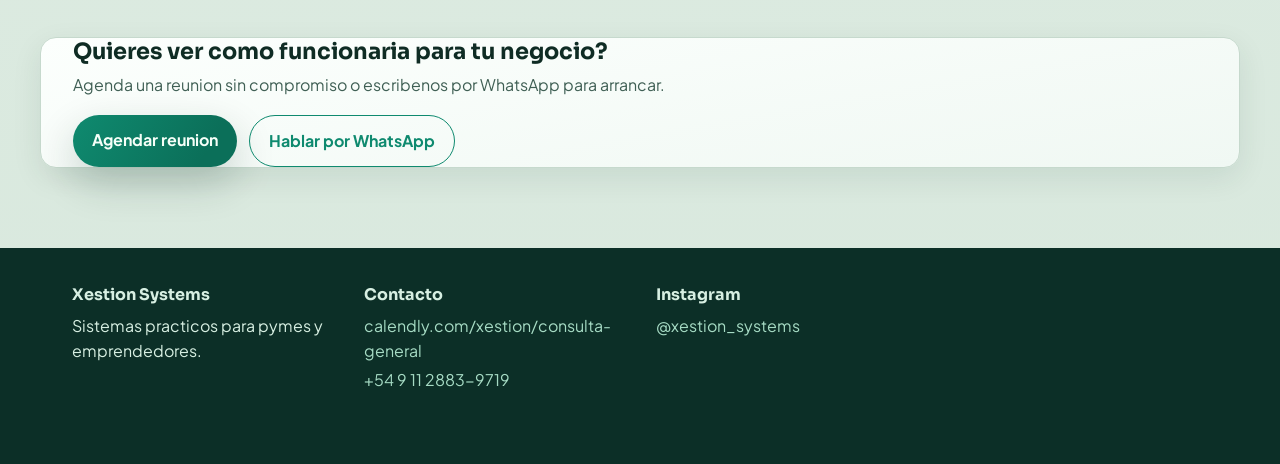
==== commit 3e6adef5: "cambios de version" ====
--- a/index.html
+++ b/index.html
@@ -3,301 +3,366 @@
 <head>
     <meta charset="UTF-8">
     <meta name="viewport" content="width=device-width, initial-scale=1.0">
-    <title>Xestion Systems - Sistemas en Excel</title>
-    <link rel="stylesheet" href="style.css">
+    <title>Xestion Systems | Sistemas en Excel a medida</title>
+    <meta name="description" content="Sistemas en Excel y web para emprendedores y pymes. Ordena ventas, stock, caja y reportes con soluciones a medida.">
     <link rel="preconnect" href="https://fonts.googleapis.com">
     <link rel="preconnect" href="https://fonts.gstatic.com" crossorigin>
-    <link href="https://fonts.googleapis.com/css2?family=Poppins:wght@300;400;600;700&display=swap" rel="stylesheet">
-    <link rel="stylesheet" href="https://cdnjs.cloudflare.com/ajax/libs/font-awesome/6.0.0-beta3/css/all.min.css">
+    <link href="https://fonts.googleapis.com/css2?family=Sora:wght@400;500;600;700;800&family=Plus+Jakarta+Sans:wght@400;500;600;700&display=swap" rel="stylesheet">
+    <link rel="stylesheet" href="style.css">
 </head>
 <body>
-
-    <header class="header">
-        <div class="container">
-            <div class="nav-container">
-                <a href="#" class="logo">Xestion Systems</a>
-                <nav class="nav">
-                    <ul class="nav-links">
-                        <li><a href="#inicio">Inicio</a></li>
-                        <li><a href="#servicios">Servicios</a></li>
-                        <li><a href="#precios">Precios</a></li>
-                        <li><a href="#demos">Demos</a></li>
-                        <li><a href="#equipo">Equipo</a></li>
-                        <li><a href="#casos">Casos de Éxito</a></li>
-                        <li><a href="#faq">FAQ</a></li>
-                    </ul>
-                </nav>
-                <div class="nav-ctas">
-                    <!-- Reemplaza el enlace de Calendly por tu enlace real -->
-                    <a class="btn btn-primary cta-calendly" href="https://calendly.com/xestion/consulta-general" target="_blank" rel="noopener">Agendar</a>
-                </div>
-                <button class="nav-toggle" aria-label="Abrir menú">
-                    <i class="fas fa-bars"></i>
-                </button>
-            </div>
+    <div class="page-noise" aria-hidden="true"></div>
+
+    <header class="site-header">
+        <div class="container nav-wrap">
+            <a class="brand" href="#inicio">
+                <img src="Logos/Isotipo/PNG (Sin fondo)/Isotipo-Xestion-05.png" alt="Xestion Systems">
+                <span>Xestion Systems</span>
+            </a>
+
+            <button id="menuButton" class="menu-button" type="button" aria-label="Abrir menu" aria-expanded="false">
+                <span></span>
+                <span></span>
+            </button>
+
+            <nav id="mainNav" class="main-nav" aria-label="Principal">
+                <a href="#servicio">Servicio</a>
+                <a href="#alternativas">Alternativas</a>
+                <a href="#precios">Precios</a>
+                <a href="#sistemas">Sistemas</a>
+                <a href="#clientes">Clientes</a>
+                <a href="#faq">FAQ</a>
+                <a class="btn btn-nav" href="https://calendly.com/xestion/consulta-general" target="_blank" rel="noopener">Agendar</a>
+            </nav>
         </div>
     </header>
 
-    <main>
-
-        <section id="hero" class="hero">
-            <div class="container">
-                <h1>Sistemas en Excel para ordenar tu negocio</h1>
-                <p class="subtitle">De forma simple y efectiva — para emprendedores y pymes</p>
-                <p class="lead">Deja atrás el caos de las planillas y empieza a tomar decisiones con información clara.</p>
-                <div class="cta-group">
-                    <a class="btn btn-gradient cta-calendly" href="https://calendly.com/xestion/consulta-general" target="_blank" rel="noopener">Agendar en Calendly</a>
-                    <a class="btn btn-secondary cta-whatsapp" href="https://api.whatsapp.com/send?phone=5491157652425" target="_blank" rel="noopener">Enviar WhatsApp</a>
-                </div>
-            </div>
-        </section>
-
-        <section id="servicios" class="section">
-            <div class="container">
-                <h2>Nuestro Servicio</h2>
-                <p>Transformamos procesos desordenados en sistemas claros y simples que se adaptan a tu negocio.</p>
-                <div class="services-grid">
-                    <div class="service-item">
-                        <div class="service-icon"><i class="fas fa-user-friends"></i></div>
+    <main id="inicio">
+        <section class="hero">
+            <div class="container hero-grid">
+                <div class="hero-copy reveal">
+                    <p class="eyebrow">Sistemas para emprendedores y pymes</p>
+                    <h1>Sistemas en Excel para ordenar tu negocio de forma simple y efectiva</h1>
+                    <p class="hero-lead">Ideal para quienes quieren dejar atras el caos de planillas sueltas y empezar a decidir con informacion clara.</p>
+                    <div class="hero-cta">
+                        <a class="btn btn-solid" href="#sistemas">Ver sistemas disponibles</a>
+                        <a class="btn btn-outline" href="https://api.whatsapp.com/send?phone=5491128839719" target="_blank" rel="noopener">Quiero un sistema personalizado</a>
+                    </div>
+                    <p class="tiny-note">Sin tecnicismos, con acompanamiento humano y soporte real.</p>
+                </div>
+
+                <div class="hero-card reveal">
+                    <img src="Imagenes sistemas/interfaz.jpg" alt="Vista general de un sistema Xestion">
+                    <div class="hero-card-info">
+                        <p class="hero-card-title">Control en un solo lugar</p>
+                        <p>Ventas, stock, caja y reportes en una estructura clara.</p>
+                    </div>
+                </div>
+            </div>
+        </section>
+
+        <section id="servicio" class="section section-service">
+            <div class="container">
+                <h2 class="section-title reveal">Nuestro servicio</h2>
+                <p class="section-subtitle reveal">Transformamos procesos desordenados en sistemas claros y simples que se adaptan a tu negocio.</p>
+
+                <div class="steps">
+                    <article class="step reveal">
+                        <p class="step-number">01</p>
                         <h3>Te escuchamos</h3>
-                        <p>Agendamos una reunión sin compromiso o enviamos un mensaje directo. ¡Estamos para ayudarte!</p>
-                    </div>
-                    <div class="service-item">
-                        <div class="service-icon"><i class="fas fa-laptop"></i></div>
-                        <h3>Te mostramos tu primer diseño</h3>
-                        <p>Construimos un borrador con las pantallas y funcionalidades que necesitas para validar la idea.</p>
-                    </div>
-                    <div class="service-item">
-                        <div class="service-icon"><i class="fas fa-cogs"></i></div>
+                        <p>Reunion para entender tu operacion, sin compromiso y sin vueltas.</p>
+                    </article>
+                    <article class="step reveal">
+                        <p class="step-number">02</p>
+                        <h3>Te mostramos un primer diseno</h3>
+                        <p>Validamos juntos pantallas y flujo para que veas rapido como va a funcionar.</p>
+                    </article>
+                    <article class="step reveal">
+                        <p class="step-number">03</p>
                         <h3>Lo armamos a tu medida</h3>
-                        <p>Desarrollamos el sistema completo, paso a paso, ajustándonos a tus necesidades específicas.</p>
-                    </div>
-                    <div class="service-item">
-                        <div class="service-icon"><i class="fas fa-graduation-cap"></i></div>
-                        <h3>Te enseñamos a usarlo</h3>
-                        <p>Te capacitamos para que uses el sistema de forma autónoma y saques el máximo provecho.</p>
-                    </div>
-                    <div class="service-item">
-                        <div class="service-icon"><i class="fas fa-handshake"></i></div>
-                        <h3>Te entregamos tu sistema</h3>
-                        <p>Recibes el archivo final listo para usar, con soporte incluido para resolver dudas futuras.</p>
-                    </div>
-                </div>
-            </div>
-        </section>
-
-        <section id="precios" class="section bg-light">
-            <div class="container">
-                <h2>Opciones y Precios</h2>
-                <p>Tenemos opciones para negocios chicos, pymes y empresas que necesitan escalar. Ve nuestro catálogo de soluciones y precios.</p>
-                <div class="pricing-table">
+                        <p>Desarrollo personalizado segun tus necesidades reales.</p>
+                    </article>
+                    <article class="step reveal">
+                        <p class="step-number">04</p>
+                        <h3>Te ensenamos a usarlo</h3>
+                        <p>Capacitacion para que tu equipo lo adopte rapido y bien.</p>
+                    </article>
+                    <article class="step reveal">
+                        <p class="step-number">05</p>
+                        <h3>Te entregamos reportes para decidir</h3>
+                        <p>Informes listos para gestionar mejor el negocio desde el primer dia.</p>
+                    </article>
+                </div>
+            </div>
+        </section>
+
+        <section class="section section-info">
+            <div class="container info-grid">
+                <article class="info-card reveal">
+                    <h3>Como se paga</h3>
+                    <p>El sistema se paga una sola vez. Los ajustes extra se cotizan aparte y ofrecemos cuotas.</p>
+                </article>
+                <article class="info-card reveal">
+                    <h3>Que necesitas</h3>
+                    <p>PC con Windows y Excel 2019 o superior. Ideal: Office 365 + OneDrive para trabajo compartido.</p>
+                </article>
+                <article class="info-card reveal">
+                    <h3>Suscripcion opcional</h3>
+                    <p>Mantenimiento mensual para mejoras menores, soporte continuo y evolucion de tu sistema.</p>
+                </article>
+                <article class="info-card reveal">
+                    <h3>Escalabilidad</h3>
+                    <p>Puedes ampliar modulos a futuro: presupuestos, compras, cuentas corrientes y mas.</p>
+                </article>
+            </div>
+        </section>
+
+        <section id="alternativas" class="section">
+            <div class="container">
+                <h2 class="section-title reveal">Alternativas de sistema</h2>
+                <div class="option-grid">
+                    <article class="option-card reveal">
+                        <h3>Excel local</h3>
+                        <p>Para trabajo individual o compartido simple por OneDrive.</p>
+                        <ul>
+                            <li>1 a 2 usuarios</li>
+                            <li>No requiere internet permanente</li>
+                            <li>Costo bajo y pago unico</li>
+                        </ul>
+                    </article>
+                    <article class="option-card reveal">
+                        <h3>Excel + base en la nube</h3>
+                        <p>Para equipos que trabajan en simultaneo y requieren control.</p>
+                        <ul>
+                            <li>2 a 10 usuarios</li>
+                            <li>Roles y permisos por usuario</li>
+                            <li>Mayor seguridad y velocidad</li>
+                        </ul>
+                    </article>
+                    <article class="option-card reveal">
+                        <h3>Sistema web</h3>
+                        <p>Multiusuario y multiplataforma para operar desde cualquier lugar.</p>
+                        <ul>
+                            <li>Usuarios ilimitados</li>
+                            <li>PC, celular o tablet</li>
+                            <li>Ideal para sucursales o vendedores externos</li>
+                        </ul>
+                    </article>
+                </div>
+                <div class="center-cta reveal">
+                    <a class="btn btn-solid" href="https://calendly.com/xestion/consulta-general" target="_blank" rel="noopener">Agenda una reunion</a>
+                </div>
+            </div>
+        </section>
+
+        <section id="precios" class="section section-pricing">
+            <div class="container">
+                <h2 class="section-title reveal">Opciones y precios</h2>
+                <p class="section-subtitle reveal">Elige segun tu necesidad y presupuesto. Podemos financiar por cuotas.</p>
+
+                <div class="pricing-wrap reveal">
                     <table>
                         <thead>
                             <tr>
-                                <th>Opción</th>
+                                <th>Opcion</th>
                                 <th>Usuarios</th>
                                 <th>Internet</th>
                                 <th>Precio desde</th>
                                 <th>Soporte</th>
-                                <th>Tecnología</th>
+                                <th>Tecnologia</th>
                             </tr>
                         </thead>
                         <tbody>
                             <tr>
-                                <td><i class="fas fa-file-excel"></i> Básico</td>
+                                <td>Excel Local</td>
                                 <td>1-2</td>
-                                <td><i class="fas fa-times"></i></td>
+                                <td>No</td>
                                 <td>USD 800</td>
-                                <td><i class="fas fa-check"></i></td>
+                                <td>Si</td>
                                 <td>Excel VBA</td>
                             </tr>
                             <tr>
-                                <td><i class="fas fa-network-wired"></i> Internet</td>
+                                <td>Excel + Base Nube</td>
                                 <td>2-10</td>
-                                <td><i class="fas fa-check"></i></td>
+                                <td>Si</td>
                                 <td>USD 1500</td>
-                                <td><i class="fas fa-check"></i></td>
-                                <td>Excel + NET + SQL</td>
+                                <td>Si</td>
+                                <td>Excel + .NET + SQL</td>
                             </tr>
                             <tr>
-                                <td><i class="fas fa-globe"></i> Premium</td>
-                                <td>10+</td>
-                                <td><i class="fas fa-check"></i></td>
+                                <td>Sistema Web</td>
+                                <td>Ilimitado</td>
+                                <td>Si</td>
                                 <td>USD 3500</td>
-                                <td><i class="fas fa-check"></i></td>
-                                <td>Sistema Web</td>
+                                <td>Si</td>
+                                <td>Web + SQL Server</td>
                             </tr>
                         </tbody>
                     </table>
                 </div>
-                <p>Puedes pagar en cuotas. No hay costos ocultos. Garantía disponible a primer mes de entrega.</p>
             </div>
         </section>
 
         <section id="sistemas" class="section">
             <div class="container">
-                <h2>Sistemas Listos para Usar</h2>
-                <p>¿Quieres comprar ya sin algo probado? Tenemos sistemas ya hechos, listos para adaptarse a tu negocio.</p>
-                <div class="sistemas-grid">
-                    <div class="sistema-card">
-                        <div class="sistema-icon"><i class="fas fa-shopping-cart"></i></div>
-                        <h3>Sistema de Ventas</h3>
-                        <p>Controla ventas, clientes y productos de forma sencilla y efectiva.</p>
-                        <button class="btn btn-primary">Ver más</button>
+                <h2 class="section-title reveal">Sistemas listos para usar</h2>
+                <p class="section-subtitle reveal">Puedes empezar con una base probada y luego pedir ajustes para tu negocio.</p>
+
+                <div class="product-grid">
+                    <article class="product-card reveal">
+                        <img src="Imagenes sistemas/Form nueva venta.png" alt="Sistema de ventas en Excel">
+                        <h3>Sistema de ventas</h3>
+                        <p>Ideal para ventas, clientes y comprobantes con flujo claro.</p>
+                    </article>
+                    <article class="product-card reveal">
+                        <img src="Imagenes sistemas/carga de pagos.png" alt="Sistema de caja y pagos">
+                        <h3>Caja y movimientos</h3>
+                        <p>Control de ingresos, egresos y seguimiento de caja diario.</p>
+                    </article>
+                    <article class="product-card reveal">
+                        <img src="Imagenes sistemas/listado de productos.png" alt="Sistema de stock e inventario">
+                        <h3>Stock y productos</h3>
+                        <p>Inventario actualizado para reducir perdidas y faltantes.</p>
+                    </article>
+                </div>
+            </div>
+        </section>
+
+        <section class="section section-showcase">
+            <div class="container">
+                <h2 class="section-title reveal">Vista de sistemas reales</h2>
+                <div class="showcase-grid">
+                    <img class="reveal" src="Imagenes sistemas/Foto menu.png" alt="Menu principal del sistema">
+                    <img class="reveal" src="Imagenes sistemas/creacion de pedido.png" alt="Creacion de pedido en sistema">
+                    <img class="reveal" src="Imagenes sistemas/cc clientes.png" alt="Cuentas corrientes de clientes">
+                    <img class="reveal" src="Imagenes sistemas/reporteroca.jpg" alt="Reporte de gestion">
+                </div>
+            </div>
+        </section>
+
+        <section id="equipo" class="section">
+            <div class="container">
+                <h2 class="section-title reveal">Nuestro equipo</h2>
+                <p class="section-subtitle reveal">Personas reales que convierten procesos complejos en herramientas simples.</p>
+
+                <div class="team-grid">
+                    <article class="team-card reveal">
+                        <img src="Fotos del equipo/Juan Maffulli.jpeg" alt="Juan Maffulli">
+                        <h3>Juan Pablo</h3>
+                        <p>Especialista en Excel. Traduce tus ideas a un sistema simple de usar.</p>
+                    </article>
+                    <article class="team-card reveal">
+                        <img src="Fotos del equipo/Leonardo Alegre.jpeg" alt="Leonardo Alegre">
+                        <h3>Luciano</h3>
+                        <p>Desarrollo y arquitectura. Hace que todo funcione con estabilidad y claridad.</p>
+                    </article>
+                    <article class="team-card reveal">
+                        <img src="Logos/Isotipo/PNG (Sin fondo)/Positivo sin fondo.png" alt="Especialistas de Xestion">
+                        <h3>Alejandro y Santiago</h3>
+                        <p>Pantallas practicas, soporte y reportes para decisiones con datos concretos.</p>
+                    </article>
+                </div>
+            </div>
+        </section>
+
+        <section id="clientes" class="section section-clients">
+            <div class="container">
+                <h2 class="section-title reveal">Clientes que confian en Xestion</h2>
+                <div class="logo-marquee" aria-label="Logos de clientes">
+                    <div class="logo-track">
+                        <img src="logos clientes/bienestar ortopedico.jpeg" alt="Bienestar Ortopedico">
+                        <img src="logos clientes/Bolsas ecologicas.jpeg" alt="Bolsas Ecologicas">
+                        <img src="logos clientes/crox grafica.jpeg" alt="Crox Grafica">
+                        <img src="logos clientes/Dimasi Construcciones.jpeg" alt="Dimasi Construcciones">
+                        <img src="logos clientes/distrilu.jpg" alt="Distrilu">
+                        <img src="logos clientes/Inmentex.jpeg" alt="Inmentex">
+                        <img src="logos clientes/La Stampa.jpeg" alt="La Stampa">
+                        <img src="logos clientes/LEVELS.jpeg" alt="Levels">
+                        <img src="logos clientes/rc distribuidora.png" alt="RC Distribuidora">
+                        <img src="logos clientes/Suministros roca.jpg" alt="Suministros Roca">
                     </div>
-                    <div class="sistema-card">
-                        <div class="sistema-icon"><i class="fas fa-cash-register"></i></div>
-                        <h3>Sistema de Caja y Movimientos</h3>
-                        <p>Para tener todo el control de tu caja chica y movimientos financieros.</p>
-                        <button class="btn btn-primary">Ver más</button>
-                    </div>
-                    <div class="sistema-card">
-                        <div class="sistema-icon"><i class="fas fa-boxes"></i></div>
-                        <h3>Sistema de Stock y Productos</h3>
-                        <p>Organiza tu inventario y evita pérdidas por descontrol de stock.</p>
-                        <button class="btn btn-primary">Ver más</button>
-                    </div>
-                </div>
-                <div class="sistemas-cta">
-                    <p class="sistemas-cta-text">¿Lo que buscas no está en la lista? <strong>¡Escríbenos!</strong></p>
-                    <a class="btn btn-whatsapp small-cta sistemas-cta-btn" href="https://api.whatsapp.com/send?phone=5491157652425" target="_blank" rel="noopener" aria-label="Enviar mensaje por WhatsApp">
-                        <i class="fab fa-whatsapp" aria-hidden="true"></i>
-                        &nbsp;Chatear por WhatsApp
-                    </a>
-                </div>
-            </div>
-        </section>
-
-        <section id="equipo" class="section bg-light">
-            <div class="container">
-                <h2>Nuestro Equipo</h2>
-                <p>Hoy gente real y profesional detrás de cada sistema que creamos.</p>
-                <div class="team-grid">
-                    <div class="team-card">
-                        <img src="https://via.placeholder.com/150/4CAF50/FFFFFF?text=JP" alt="Juan Pablo">
-                        <h3>Juan Pablo</h3>
-                        <p>Especialista en análisis de datos y programación en Excel. Encargado de tomar requerimientos y desarrollo Excel.</p>
-                    </div>
-                    <div class="team-card">
-                        <img src="https://via.placeholder.com/150/4CAF50/FFFFFF?text=LD" alt="Luciano">
-                        <h3>Luciano</h3>
-                        <p>Especialista y desarrollador de sistemas web y Excel. Encargado de idear y desarrollar la estructura web.</p>
-                    </div>
-                    <div class="team-card">
-                        <img src="https://via.placeholder.com/150/4CAF50/FFFFFF?text=LA" alt="Alejandro">
-                        <h3>Alejandro</h3>
-                        <p>Especialista y desarrollador de sistemas en Excel. Encargado del desarrollo Excel y funciones intuitivas.</p>
-                    </div>
-                    <div class="team-card">
-                        <img src="https://via.placeholder.com/150/4CAF50/FFFFFF?text=SM" alt="Santiago">
-                        <h3>Santiago</h3>
-                        <p>Especialista en soporte y capacitación. Asegura que cada cliente use el sistema sin problemas.</p>
-                    </div>
-                </div>
+                </div>
+            </div>
+        </section>
+
+        <section id="testimonios" class="section section-testimonials">
+            <div class="container">
+                <h2 class="section-title reveal">Lo que dicen nuestros clientes</h2>
+                <p class="section-subtitle reveal">Resenas reales tomadas de tus respuestas de clientes.</p>
+                <div class="testimonial-slider reveal">
+                    <div id="testimonialTrack" class="testimonial-track"></div>
+                </div>
+                <div id="testimonialDots" class="testimonial-dots" aria-label="Controles de testimonios"></div>
             </div>
         </section>
 
         <section id="faq" class="section">
             <div class="container">
-                <h2>Preguntas Frecuentes</h2>
-                <p>Resolvemos algunas de las dudas más comunes.</p>
+                <h2 class="section-title reveal">Preguntas frecuentes</h2>
                 <div class="faq-list">
-                    <div class="faq-item">
-                        <button class="faq-question">¿Qué necesito para usar el sistema?</button>
-                        <div class="faq-answer">Solo necesitas Excel instalado en tu computadora. Para versiones multiusuario, una conexión a internet estable.</div>
-                    </div>
-                    <div class="faq-item">
-                        <button class="faq-question">¿Se puede usar desde el celular?</button>
-                        <div class="faq-answer">Sí, las versiones web son compatibles con celulares y tablets. Las de Excel requieren una PC.</div>
-                    </div>
-                    <div class="faq-item">
-                        <button class="faq-question">¿Qué pasa si necesito cambios en el futuro?</button>
-                        <div class="faq-answer">Ofrecemos soporte para modificaciones y mejoras. Puedes contactarnos para cotizar actualizaciones.</div>
-                    </div>
-                    <div class="faq-item">
-                        <button class="faq-question">¿Ofrecen soporte?</button>
-                        <div class="faq-answer">Sí, incluimos soporte técnico por WhatsApp y corrección de errores en las suscripciones.</div>
-                    </div>
-                </div>
-            </div>
-        </section>
-
-        <section id="testimonials" class="section bg-light">
-            <div class="container">
-                <h2>Opiniones de Nuestros Clientes</h2>
-                <p>Descubre lo que dicen quienes ya transformaron su negocio con nosotros.</p>
-                <div class="carousel-container">
-                    <div class="carousel-wrapper">
-                        <div class="carousel-track">
-                            <!-- Reviews will be populated here by JS -->
+                    <article class="faq-item reveal">
+                        <button class="faq-question" type="button">Que necesito para usar el sistema?</button>
+                        <div class="faq-answer">
+                            <p>Una computadora con Windows, Excel 2019 o superior y, de ser posible, OneDrive para compartir archivos.</p>
                         </div>
-                    </div>
-                    <div class="carousel-dots">
-                        <!-- Dots will be populated here by JS -->
-                    </div>
-                </div>
-            </div>
-        </section>
-
-        <section id="cta" class="hero">
-            <div class="container" style="color: white;">
-                <h2 style="color: white;">¿Querés ver cómo funcionaría para tu negocio?</h2>
-                <p>Agenda una reunión sin compromiso o envíanos un WhatsApp directo. ¡Te ayudamos a ordenar tu negocio!</p>
-                <div class="cta-group">
-                    <a class="btn btn-gradient cta-calendly" href="https://calendly.com/xestion/consulta-general" target="_blank" rel="noopener">Agendar en Calendly</a>
-                    <a class="btn btn-secondary cta-whatsapp" href="https://api.whatsapp.com/send?phone=5491157652425" target="_blank" rel="noopener">Enviar WhatsApp</a>
-                </div>
-
-            </div>
-        </section>
-
+                    </article>
+                    <article class="faq-item reveal">
+                        <button class="faq-question" type="button">Se puede usar desde el celular?</button>
+                        <div class="faq-answer">
+                            <p>Si eliges la version web, si. Las versiones en Excel suelen usarse desde PC o notebook.</p>
+                        </div>
+                    </article>
+                    <article class="faq-item reveal">
+                        <button class="faq-question" type="button">Puedo pedir cambios despues de la entrega?</button>
+                        <div class="faq-answer">
+                            <p>Si. Se cotiza como desarrollo adicional, siempre en base al trabajo real que implique.</p>
+                        </div>
+                    </article>
+                    <article class="faq-item reveal">
+                        <button class="faq-question" type="button">Incluyen soporte?</button>
+                        <div class="faq-answer">
+                            <p>Si, con soporte por WhatsApp y acompanamiento para ajustes o dudas operativas.</p>
+                        </div>
+                    </article>
+                </div>
+            </div>
+        </section>
+
+        <section class="section section-cta">
+            <div class="container cta-box reveal">
+                <h2>Quieres ver como funcionaria para tu negocio?</h2>
+                <p>Agenda una reunion sin compromiso o escribenos por WhatsApp para arrancar.</p>
+                <div class="hero-cta">
+                    <a class="btn btn-solid" href="https://calendly.com/xestion/consulta-general" target="_blank" rel="noopener">Agendar reunion</a>
+                    <a class="btn btn-outline" href="https://api.whatsapp.com/send?phone=5491128839719" target="_blank" rel="noopener">Hablar por WhatsApp</a>
+                </div>
+            </div>
+        </section>
     </main>
 
-    <footer class="footer">
-        <div class="container">
-            <div class="footer-grid">
-                <div class="footer-col">
-                    <a href="#" class="logo">Xestion</a>
-                    <p>Sistemas prácticos para Pymes y emprendedores. Centraliza, organiza y decide mejor.</p>
-                </div>
-                <div class="footer-col">
-                    <h4>Navegación</h4>
-                    <ul>
-                        <li><a href="#servicios">Servicios</a></li>
-                        <li><a href="#precios">Precios</a></li>
-                        <li><a href="#demos">Demos</a></li>
-                        <li><a href="#equipo">Equipo</a></li>
-                        <li><a href="#casos">Casos de Éxito</a></li>
-                        <li><a href="#faq">FAQ</a></li>
-                    </ul>
-                </div>
-                <div class="footer-col">
-                    <h4>Recursos</h4>
-                    <ul>
-                        <li><a href="#">Blog</a></li>
-                        <li><a href="#">Preguntas Frecuentes</a></li>
-                        <li><a href="#">Contacto</a></li>
-                    </ul>
-                </div>
-                <div class="footer-col">
-                    <h4>Contacto</h4>
-                    <p>Tel: +54 11 1234-5678</p>
-                    <p>Email: info@xestionsystems.com</p>
-                    <div class="social-links">
-                        <a href="#" aria-label="Instagram"><i class="fab fa-instagram"></i></a>
-                        <a href="#" aria-label="LinkedIn"><i class="fab fa-linkedin-in"></i></a>
-                        <a href="#" aria-label="Facebook"><i class="fab fa-facebook-f"></i></a>
-                    </div>
-                </div>
-            </div>
-            <div class="footer-bottom">
-                <p>&copy; 2025 Xestion Systems. Todos los derechos reservados.</p>
+    <footer class="site-footer">
+        <div class="container footer-grid">
+            <div>
+                <p class="footer-brand">Xestion Systems</p>
+                <p>Sistemas practicos para pymes y emprendedores.</p>
+            </div>
+            <div>
+                <p class="footer-title">Contacto</p>
+                <a href="https://calendly.com/xestion/consulta-general" target="_blank" rel="noopener">calendly.com/xestion/consulta-general</a>
+                <a href="https://api.whatsapp.com/send?phone=5491128839719" target="_blank" rel="noopener">+54 9 11 2883-9719</a>
+            </div>
+            <div>
+                <p class="footer-title">Instagram</p>
+                <a href="https://www.instagram.com/xestion_systems/" target="_blank" rel="noopener">@xestion_systems</a>
             </div>
         </div>
     </footer>
 
-    <a href="https://api.whatsapp.com/send?phone=5491157652425" target="_blank" class="whatsapp-float" aria-label="Contactar por WhatsApp">
-        <i class="fab fa-whatsapp"></i>
+    <a class="whatsapp-float" href="https://api.whatsapp.com/send?phone=5491128839719" target="_blank" rel="noopener" aria-label="Hablar por WhatsApp">WA</a>
+
+    <script src="script.js"></script>
+</body>
+</html>
     </a>
 
     <script src="script.js"></script>
--- a/style.css
+++ b/style.css
@@ -1,13 +1,15 @@
-/* ======== VARIABLES Y GLOBALES ======== */
 :root {
-    --primary-color: #4CAF50; /* Verde brillante como en las imágenes */
-    --primary-light: #E8F5E8; /* Verde claro para fondos */
-    --secondary-color: #FF9800; /* Acento naranja */
-    --dark-color: #333;
-    --light-color: #f4f4f4;
-    --white-color: #ffffff;
-    --font-family: 'Poppins', system-ui, -apple-system, "Segoe UI", Roboto, "Helvetica Neue", Arial, sans-serif;
-    --shadow: 0 4px 10px rgba(0, 0, 0, 0.1);
+    --bg: #eff6f2;
+    --bg-soft: #dce9df;
+    --text: #0f2c24;
+    --muted: #3f5f54;
+    --primary: #0f8a6f;
+    --primary-strong: #0b6f59;
+    --accent: #ff7a3d;
+    --surface: #ffffff;
+    --stroke: #c4d8cc;
+    --shadow-soft: 0 10px 30px rgba(15, 50, 40, 0.09);
+    --shadow-strong: 0 16px 40px rgba(10, 44, 35, 0.2);
 }
 
 * {
@@ -20,384 +22,642 @@
     scroll-behavior: smooth;
 }
 
-/* Evita un overflow horizontal en móviles provocado por elementos fijos (p. ej. botón flotante) */
-html, body {
+body {
+    background: radial-gradient(circle at 20% 10%, #f7fffb 0%, var(--bg) 35%, #d8e8dd 100%);
+    color: var(--text);
+    font-family: "Plus Jakarta Sans", sans-serif;
+    line-height: 1.55;
+    overflow-x: hidden;
+}
+
+.page-noise {
+    position: fixed;
+    inset: 0;
+    pointer-events: none;
+    background-image: radial-gradient(rgba(18, 57, 45, 0.04) 0.5px, transparent 0.5px);
+    background-size: 4px 4px;
+    opacity: 0.45;
+    z-index: -1;
+}
+
+img {
+    display: block;
     max-width: 100%;
-    overflow-x: hidden;
-}
-
-body {
-    font-family: var(--font-family);
-    line-height: 1.6;
-    color: var(--dark-color);
-    background-color: var(--white-color);
+}
+
+a {
+    color: inherit;
+    text-decoration: none;
+}
+
+ul {
+    list-style: none;
 }
 
 .container {
+    margin-inline: auto;
     max-width: 1200px;
-    margin: 0 auto;
-    padding: 0 1rem;
-}
-
-ul {
-    list-style-type: none;
-}
-
-a {
-    text-decoration: none;
-    color: var(--primary-color);
-}
-
-img {
-    max-width: 100%;
-    height: auto;
-    display: block;
-}
-
-h1, h2, h3 {
-    margin-bottom: 1rem;
-    line-height: 1.2;
-}
-
-h1 { font-size: 2.5rem; }
-h2 { font-size: 2rem; color: var(--primary-color); text-align: center; }
-h3 { font-size: 1.5rem; }
+    padding-inline: 1rem;
+}
 
 .section {
-    padding: 3rem 0;
-}
-
-.bg-light {
-    background-color: var(--primary-light);
+    padding: 4rem 0;
+}
+
+.section-title {
+    font-family: "Sora", sans-serif;
+    font-size: 1.85rem;
+    line-height: 1.12;
+    letter-spacing: -0.02em;
+    margin-bottom: 0.8rem;
+}
+
+.section-subtitle {
+    color: var(--muted);
+    margin-bottom: 1.4rem;
+    max-width: 760px;
 }
 
 .btn {
-    display: inline-block;
-    padding: 0.8rem 1.5rem;
-    border-radius: 8px;
-    font-weight: bold;
-    text-align: center;
-    transition: all 0.3s ease;
-    cursor: pointer;
-    border: none;
-    margin: 0.5rem;
-}
-
-.btn-primary {
-    background-color: var(--primary-color);
-    color: var(--white-color);
-}
-
-.btn-primary:hover {
-    background-color: #45a049;
-}
-
-.btn-secondary {
-    background-color: var(--white-color);
-    color: var(--primary-color);
-    border: 2px solid var(--primary-color);
-}
-
-.btn-secondary:hover {
-    background-color: var(--primary-color);
-    color: var(--white-color);
-}
-
-.email-input {
-    padding: 0.8rem;
-    border-radius: 8px;
-    border: 1px solid #ddd;
-    margin: 0.5rem;
-    width: 200px;
-}
-
-/* Botones CTA y grupos */
-.nav-ctas {
-    display: flex;
-    gap: 0.6rem;
-    align-items: center;
-}
-
-.cta-group {
+    border-radius: 999px;
     display: inline-flex;
-    gap: 0.6rem;
+    font-weight: 700;
     justify-content: center;
-    margin: 1rem 0 1.5rem;
-}
-
-.btn-gradient {
-    background: linear-gradient(90deg, #2bb673 0%, #1fa35a 100%);
-    color: var(--white-color);
-    box-shadow: 0 6px 18px rgba(31,163,90,0.18);
-}
-
-.btn-whatsapp {
-    background-color: #25D366;
-    color: var(--white-color);
-    display: inline-flex;
-    align-items: center;
-    gap: 0.5rem;
-}
-
-/* Estilo discreto para CTAs pequeños inline */
-.small-cta {
-    padding: 0.45rem 0.9rem;
-    border-radius: 6px;
-    font-size: 0.95rem;
-    box-shadow: 0 6px 14px rgba(0,0,0,0.08);
-}
-
-@media (max-width: 480px) {
-    .small-cta { font-size: 0.92rem; padding: 0.45rem 0.75rem; }
-}
-
-/* Centrar el texto y botón en la sección 'Sistemas' */
-.sistemas-cta {
-    display: flex;
-    flex-direction: column;
-    align-items: center;
-    text-align: center;
-    padding: 1.25rem 1rem 2rem; /* padding vertical para separación */
-}
-
-.sistemas-cta-text {
-    margin: 0 0 0.6rem 0;
-    font-size: 1rem;
-    color: var(--dark-color);
-}
-
-.sistemas-cta-btn {
-    margin-top: 0.25rem;
-}
-
-@media (min-width: 768px) {
-    .sistemas-cta { padding-left: 0; padding-right: 0; }
-}
-
-.subtitle {
-    font-weight: 600;
-    opacity: 0.95;
-}
-
-.lead {
-    font-size: 1.05rem;
-    margin-bottom: 1rem;
-    opacity: 0.95;
-}
-
-/* Hero más moderno */
-.hero {
-    background: linear-gradient(180deg, rgba(76,175,80,0.95) 0%, rgba(37,211,102,0.9) 100%);
-    color: var(--white-color);
-    padding: 5.5rem 0;
-    text-align: center;
-}
-
-.hero h1 { font-size: 3rem; font-weight: 700; }
-
-/* Ajustes a botón flotante WA para mantener contraste */
-.whatsapp-float {
-    position: fixed;
-    bottom: 18px;
-    right: 12px; /* ligeramente más adentro para evitar colisiones en pantallas pequeñas */
-    background: linear-gradient(180deg, #25D366, #1ebe5a);
-    color: var(--white-color);
-    font-size: 1.6rem;
-    width: 56px;
-    height: 56px;
-    border-radius: 50%;
-    display: flex;
-    justify-content: center;
-    align-items: center;
-    box-shadow: 0 6px 18px rgba(0, 0, 0, 0.18);
-    z-index: 1000; /* más alto para superar overlays */
-    touch-action: manipulation;
-}
-
-/* ======== HEADER Y NAVEGACIÓN ======== */
-.header {
-    background-color: var(--white-color);
-    box-shadow: var(--shadow);
+    padding: 0.78rem 1.2rem;
+    transition: transform 0.24s ease, box-shadow 0.24s ease, background-color 0.24s ease;
+}
+
+.btn:hover {
+    transform: translateY(-1px);
+}
+
+.btn-solid {
+    background: linear-gradient(120deg, var(--primary) 0%, var(--primary-strong) 80%);
+    box-shadow: var(--shadow-strong);
+    color: #f5fff8;
+}
+
+.btn-outline {
+    border: 1.5px solid var(--primary);
+    color: var(--primary);
+}
+
+.site-header {
+    backdrop-filter: blur(7px);
+    background: rgba(241, 249, 244, 0.84);
+    border-bottom: 1px solid rgba(15, 112, 89, 0.14);
+    left: 0;
     position: sticky;
     top: 0;
-    z-index: 100;
-}
-
-.nav-container {
+    width: 100%;
+    z-index: 40;
+}
+
+.nav-wrap {
+    align-items: center;
     display: flex;
     justify-content: space-between;
+    min-height: 74px;
+}
+
+.brand {
     align-items: center;
-    height: 70px;
-}
-
-.logo {
-    font-size: 1.5rem;
-    font-weight: bold;
-    color: var(--dark-color);
-}
-
-.nav-links {
-    display: none;
+    display: flex;
+    gap: 0.55rem;
+}
+
+.brand img {
+    height: 42px;
+    width: 42px;
+}
+
+.brand span {
+    font-family: "Sora", sans-serif;
+    font-size: 1.02rem;
+    font-weight: 700;
+}
+
+.menu-button {
+    background: transparent;
+    border: 0;
+    display: grid;
+    gap: 0.32rem;
+    width: 2.4rem;
+}
+
+.menu-button span {
+    background: var(--text);
+    border-radius: 10px;
+    height: 2.5px;
+    transition: transform 0.22s ease;
+    width: 100%;
+}
+
+.main-nav {
+    background: var(--surface);
+    border: 1px solid var(--stroke);
+    border-radius: 1rem;
+    box-shadow: var(--shadow-soft);
+    display: flex;
     flex-direction: column;
+    gap: 0.75rem;
+    left: 1rem;
+    opacity: 0;
+    padding: 1rem;
+    pointer-events: none;
     position: absolute;
-    top: 70px;
-    left: 0;
+    right: 1rem;
+    top: 78px;
+    transform: translateY(-8px);
+    transition: opacity 0.24s ease, transform 0.24s ease;
+}
+
+.main-nav a {
+    color: var(--muted);
+    font-weight: 600;
+}
+
+.main-nav.is-open {
+    opacity: 1;
+    pointer-events: auto;
+    transform: translateY(0);
+}
+
+.btn-nav {
+    align-self: flex-start;
+    background: var(--text);
+    color: #ecfff6;
+    margin-top: 0.3rem;
+}
+
+.hero {
+    overflow: clip;
+    padding: 2.8rem 0 3.7rem;
+    position: relative;
+}
+
+.hero::before,
+.hero::after {
+    content: "";
+    pointer-events: none;
+    position: absolute;
+}
+
+.hero::before {
+    background: radial-gradient(circle, rgba(4, 156, 122, 0.2) 0%, transparent 70%);
+    height: 340px;
+    right: -130px;
+    top: -80px;
+    width: 340px;
+}
+
+.hero::after {
+    background: linear-gradient(150deg, rgba(255, 122, 61, 0.12), transparent 60%);
+    bottom: -60px;
+    height: 190px;
+    left: -40px;
+    transform: rotate(-12deg);
+    width: 240px;
+}
+
+.hero-grid {
+    display: grid;
+    gap: 1.5rem;
+}
+
+.eyebrow {
+    color: var(--primary-strong);
+    font-size: 0.82rem;
+    font-weight: 700;
+    letter-spacing: 0.08em;
+    text-transform: uppercase;
+}
+
+.hero h1 {
+    font-family: "Sora", sans-serif;
+    font-size: clamp(1.9rem, 4vw, 3.4rem);
+    letter-spacing: -0.03em;
+    line-height: 1.02;
+    margin: 0.55rem 0 0.9rem;
+}
+
+.hero-lead {
+    color: var(--muted);
+    max-width: 590px;
+}
+
+.hero-cta {
+    display: flex;
+    flex-wrap: wrap;
+    gap: 0.7rem;
+    margin-top: 1.1rem;
+}
+
+.tiny-note {
+    color: #547468;
+    font-size: 0.9rem;
+    margin-top: 0.8rem;
+}
+
+.hero-card {
+    background: linear-gradient(145deg, #f9fffc 0%, #edf6f0 100%);
+    border: 1px solid #bfd5c8;
+    border-radius: 1.2rem;
+    box-shadow: var(--shadow-soft);
+    overflow: hidden;
+}
+
+.hero-card img {
+    aspect-ratio: 16 / 10;
+    object-fit: cover;
     width: 100%;
-    background-color: var(--white-color);
-    box-shadow: 0 10px 10px rgba(0, 0, 0, 0.1);
-}
-
-.nav-links.active {
-    display: flex;
-}
-
-.nav-links li {
+}
+
+.hero-card-info {
     padding: 1rem;
-    text-align: center;
-    border-bottom: 1px solid var(--light-color);
-}
-
-.nav-links a {
-    color: var(--dark-color);
-    font-weight: bold;
-}
-
-.nav-buttons {
-    display: none;
-}
-
-.nav-toggle {
-    background: none;
-    border: none;
-    font-size: 1.5rem;
-    color: var(--dark-color);
+}
+
+.hero-card-title {
+    font-family: "Sora", sans-serif;
+    font-size: 1.1rem;
+    margin-bottom: 0.2rem;
+}
+
+.steps,
+.info-grid,
+.option-grid,
+.product-grid,
+.showcase-grid,
+.team-grid {
+    display: grid;
+    gap: 1rem;
+}
+
+.step,
+.info-card,
+.option-card,
+.product-card,
+.team-card,
+.faq-item,
+.cta-box {
+    background: linear-gradient(170deg, #fcfffd, #f0f8f3);
+    border: 1px solid #c6d9cd;
+    border-radius: 1rem;
+    box-shadow: var(--shadow-soft);
+    padding: 1rem;
+}
+
+.step-number {
+    color: var(--accent);
+    font-family: "Sora", sans-serif;
+    font-size: 1.3rem;
+    font-weight: 800;
+}
+
+.step h3,
+.info-card h3,
+.option-card h3,
+.product-card h3,
+.team-card h3 {
+    font-family: "Sora", sans-serif;
+    font-size: 1.08rem;
+    margin-bottom: 0.42rem;
+}
+
+.option-card ul {
+    display: grid;
+    gap: 0.32rem;
+    margin-top: 0.62rem;
+}
+
+.option-card li {
+    color: var(--muted);
+    font-size: 0.94rem;
+}
+
+.section-pricing {
+    background: linear-gradient(180deg, #eef8f2 0%, #e2f0e8 100%);
+}
+
+.pricing-wrap {
+    border: 1px solid #b9d0c2;
+    border-radius: 1rem;
+    overflow-x: auto;
+}
+
+table {
+    border-collapse: collapse;
+    min-width: 700px;
+    width: 100%;
+}
+
+th,
+td {
+    border-bottom: 1px solid #d2e4d9;
+    padding: 0.85rem;
+    text-align: left;
+}
+
+thead th {
+    background: #0f8a6f;
+    color: #ecfff8;
+    font-family: "Sora", sans-serif;
+    font-size: 0.92rem;
+}
+
+tbody tr:nth-child(even) {
+    background: #f7fcf9;
+}
+
+.product-card img,
+.showcase-grid img,
+.team-card img {
+    border-radius: 0.8rem;
+    margin-bottom: 0.75rem;
+    object-fit: cover;
+    width: 100%;
+}
+
+.showcase-grid img {
+    aspect-ratio: 16 / 10;
+    border: 1px solid #bfd4c8;
+    box-shadow: var(--shadow-soft);
+}
+
+.team-card img {
+    aspect-ratio: 4 / 3;
+    border: 1px solid #b9d0c4;
+}
+
+.section-clients {
+    background: #f5fbf7;
+}
+
+.logo-marquee {
+    border-block: 1px solid #c8dacd;
+    margin-top: 1.1rem;
+    overflow: hidden;
+    padding: 0.95rem 0;
+}
+
+.logo-track {
+    animation: logo-scroll 30s linear infinite;
+    display: flex;
+    gap: 1.8rem;
+    width: max-content;
+}
+
+.logo-track img {
+    background: #ffffff;
+    border: 1px solid #c8dacd;
+    border-radius: 0.8rem;
+    height: 54px;
+    padding: 0.5rem 0.75rem;
+    width: auto;
+}
+
+.section-testimonials {
+    background: linear-gradient(180deg, #e8f3ec 0%, #f4fbf7 100%);
+}
+
+.testimonial-slider {
+    overflow: hidden;
+}
+
+.testimonial-track {
+    display: flex;
+    gap: 1rem;
+    transition: transform 0.35s ease;
+}
+
+.testimonial-card {
+    background: #ffffff;
+    border: 1px solid #bfd4c8;
+    border-radius: 1rem;
+    box-shadow: var(--shadow-soft);
+    flex: 0 0 100%;
+    min-height: 240px;
+    padding: 1rem;
+}
+
+.testimonial-card h3 {
+    font-family: "Sora", sans-serif;
+    font-size: 1.06rem;
+    margin-bottom: 0.35rem;
+}
+
+.testimonial-score {
+    color: var(--primary-strong);
+    font-size: 0.9rem;
+    font-weight: 700;
+    margin-bottom: 0.75rem;
+}
+
+.testimonial-text {
+    color: var(--muted);
+    margin-bottom: 0.85rem;
+}
+
+.testimonial-source {
+    color: #4c6f63;
+    font-size: 0.88rem;
+}
+
+.testimonial-dots {
+    display: flex;
+    gap: 0.5rem;
+    justify-content: center;
+    margin-top: 0.9rem;
+}
+
+.testimonial-dot {
+    background: #9fc2b3;
+    border: 0;
+    border-radius: 999px;
     cursor: pointer;
-}
-
-/* ======== HERO ======== */
-.hero {
-    background-color: var(--primary-color);
-    color: var(--white-color);
-    padding: 4rem 0;
-    text-align: center;
-}
-
-.hero h1 {
-    color: var(--white-color);
-    font-size: 3rem;
-}
-
-.hero p {
-    font-size: 1.2rem;
-    margin-bottom: 1.5rem;
-}
-
-/* ======== SERVICIOS ======== */
-.services-grid {
+    height: 0.56rem;
+    width: 0.56rem;
+}
+
+.testimonial-dot.active {
+    background: var(--primary);
+    width: 1.35rem;
+}
+
+.faq-list {
     display: grid;
-    gap: 2rem;
-    grid-template-columns: 1fr;
-    margin-top: 2rem;
-}
-
-/* Mostrar 2 cards por fila en móviles pequeños (teléfonos) */
-@media (max-width: 600px) {
-    .services-grid {
-        grid-template-columns: repeat(2, 1fr);
+    gap: 0.8rem;
+}
+
+.faq-question {
+    background: transparent;
+    border: 0;
+    color: var(--text);
+    cursor: pointer;
+    font-family: "Sora", sans-serif;
+    font-size: 1rem;
+    font-weight: 600;
+    text-align: left;
+    width: 100%;
+}
+
+.faq-answer {
+    color: var(--muted);
+    max-height: 0;
+    overflow: hidden;
+    transition: max-height 0.28s ease, margin-top 0.28s ease;
+}
+
+.faq-item.is-open .faq-answer {
+    margin-top: 0.6rem;
+    max-height: 120px;
+}
+
+.section-cta {
+    padding-bottom: 5.5rem;
+}
+
+.cta-box h2 {
+    font-family: "Sora", sans-serif;
+    font-size: 1.4rem;
+    line-height: 1.2;
+    margin-bottom: 0.5rem;
+}
+
+.cta-box p {
+    color: var(--muted);
+    margin-bottom: 1rem;
+}
+
+.site-footer {
+    background: #0c2f27;
+    color: #d7efe2;
+    padding: 2.2rem 0;
+}
+
+.footer-grid {
+    display: grid;
+    gap: 1.2rem;
+}
+
+.footer-brand,
+.footer-title {
+    font-family: "Sora", sans-serif;
+    font-weight: 700;
+    margin-bottom: 0.4rem;
+}
+
+.site-footer a {
+    color: #a6dbc4;
+    display: block;
+    margin-bottom: 0.25rem;
+}
+
+.whatsapp-float {
+    align-items: center;
+    background: linear-gradient(180deg, #1ecf72, #17ad5e);
+    border-radius: 999px;
+    bottom: 0.9rem;
+    box-shadow: 0 10px 20px rgba(2, 57, 23, 0.24);
+    color: #ffffff;
+    display: inline-flex;
+    font-size: 0.83rem;
+    font-weight: 800;
+    height: 2.7rem;
+    justify-content: center;
+    letter-spacing: 0.04em;
+    position: fixed;
+    right: 0.8rem;
+    width: 2.7rem;
+    z-index: 50;
+}
+
+.reveal {
+    opacity: 0;
+    transform: translateY(16px);
+    transition: opacity 0.5s ease, transform 0.5s ease;
+}
+
+.reveal.in {
+    opacity: 1;
+    transform: translateY(0);
+}
+
+@keyframes logo-scroll {
+    from { transform: translateX(0); }
+    to { transform: translateX(-50%); }
+}
+
+@media (min-width: 720px) {
+    .section {
+        padding: 5rem 0;
+    }
+
+    .main-nav {
+        align-items: center;
+        background: transparent;
+        border: 0;
+        box-shadow: none;
+        flex-direction: row;
         gap: 1rem;
-    }
-    .service-item {
-        padding: 1rem;
-    }
-}
-
-/* Timeline vertical para celulares (pantallas muy pequeñas) */
-@media (max-width: 480px) {
-    .services-grid {
-        display: block; /* una columna para la línea de tiempo */
-        position: relative;
-        padding-left: 3rem; /* espacio para la línea y los puntos */
-        margin-top: 1rem;
-    }
-
-    /* Línea vertical que conecta los pasos */
-    .services-grid::before {
-        content: "";
-        position: absolute;
-        left: 18px; /* alineada con los puntos */
-        top: 8px;
-        bottom: 8px;
-        width: 4px;
-        background: linear-gradient(180deg, rgba(31,163,90,0.95), rgba(37,211,102,0.85));
-        border-radius: 4px;
-        z-index: 0;
-    }
-
-    .service-item {
-        position: relative;
-        margin: 1rem 0;
-        padding: 1rem 1rem 1rem 1.25rem; /* contenido a la derecha del punto */
-        border-radius: 10px;
-        box-shadow: var(--shadow);
-        background: var(--white-color);
-        z-index: 1;
-    }
-
-    /* Punto que marca cada paso */
-    .service-item::before {
-        content: "";
-        position: absolute;
-        left: -6px; /* centra el punto sobre la línea */
-        top: 18px;
-        width: 20px;
-        height: 20px;
-        background: var(--white-color);
-        border: 4px solid var(--primary-color);
-        border-radius: 50%;
-        box-shadow: 0 4px 10px rgba(0,0,0,0.08);
-    }
-
-    /* Ocultar iconos grandes para simplificar la vista móvil */
-    .service-icon {
+        opacity: 1;
+        padding: 0;
+        pointer-events: auto;
+        position: static;
+        transform: none;
+    }
+
+    .menu-button {
         display: none;
     }
 
-    .service-item h3 {
+    .btn-nav {
+        align-self: auto;
         margin-top: 0;
-        font-size: 1rem;
-    }
-
-    .service-item p {
-        font-size: 0.95rem;
-        margin-bottom: 0.25rem;
-    }
-}
-
-.service-item {
-    background-color: var(--white-color);
-    box-shadow: var(--shadow);
-    border-radius: 8px;
-    padding: 2rem;
-    text-align: center;
-}
-
-.service-icon {
-    font-size: 3rem;
-    color: var(--primary-color);
-    margin-bottom: 1rem;
-}
-
-.service-item h3 {
-    color: var(--primary-color);
-}
-
-/* ======== PRECIOS ======== */
-.pricing-table {
-    overflow-x: auto;
-    margin-top: 2rem;
-}
-
-table {
+    }
+
+    .hero-grid {
+        align-items: center;
+        grid-template-columns: 1.08fr 0.92fr;
+    }
+
+    .steps,
+    .info-grid,
+    .option-grid,
+    .product-grid,
+    .team-grid {
+        grid-template-columns: repeat(2, minmax(0, 1fr));
+    }
+
+    .showcase-grid {
+        grid-template-columns: repeat(2, minmax(0, 1fr));
+    }
+
+    .testimonial-card {
+        flex: 0 0 calc(50% - 0.5rem);
+    }
+
+    .footer-grid {
+        grid-template-columns: 1.2fr 1fr 1fr;
+    }
+}
+
+@media (min-width: 1040px) {
+    .steps {
+        grid-template-columns: repeat(5, minmax(0, 1fr));
+    }
+
+    .info-grid,
+    .option-grid,
+    .product-grid,
+    .team-grid {
+        grid-template-columns: repeat(3, minmax(0, 1fr));
+    }
+
+    .testimonial-card {
+        flex: 0 0 calc(33.333% - 0.67rem);
+    }
+}
     width: 100%;
     border-collapse: collapse;
     text-align: left;
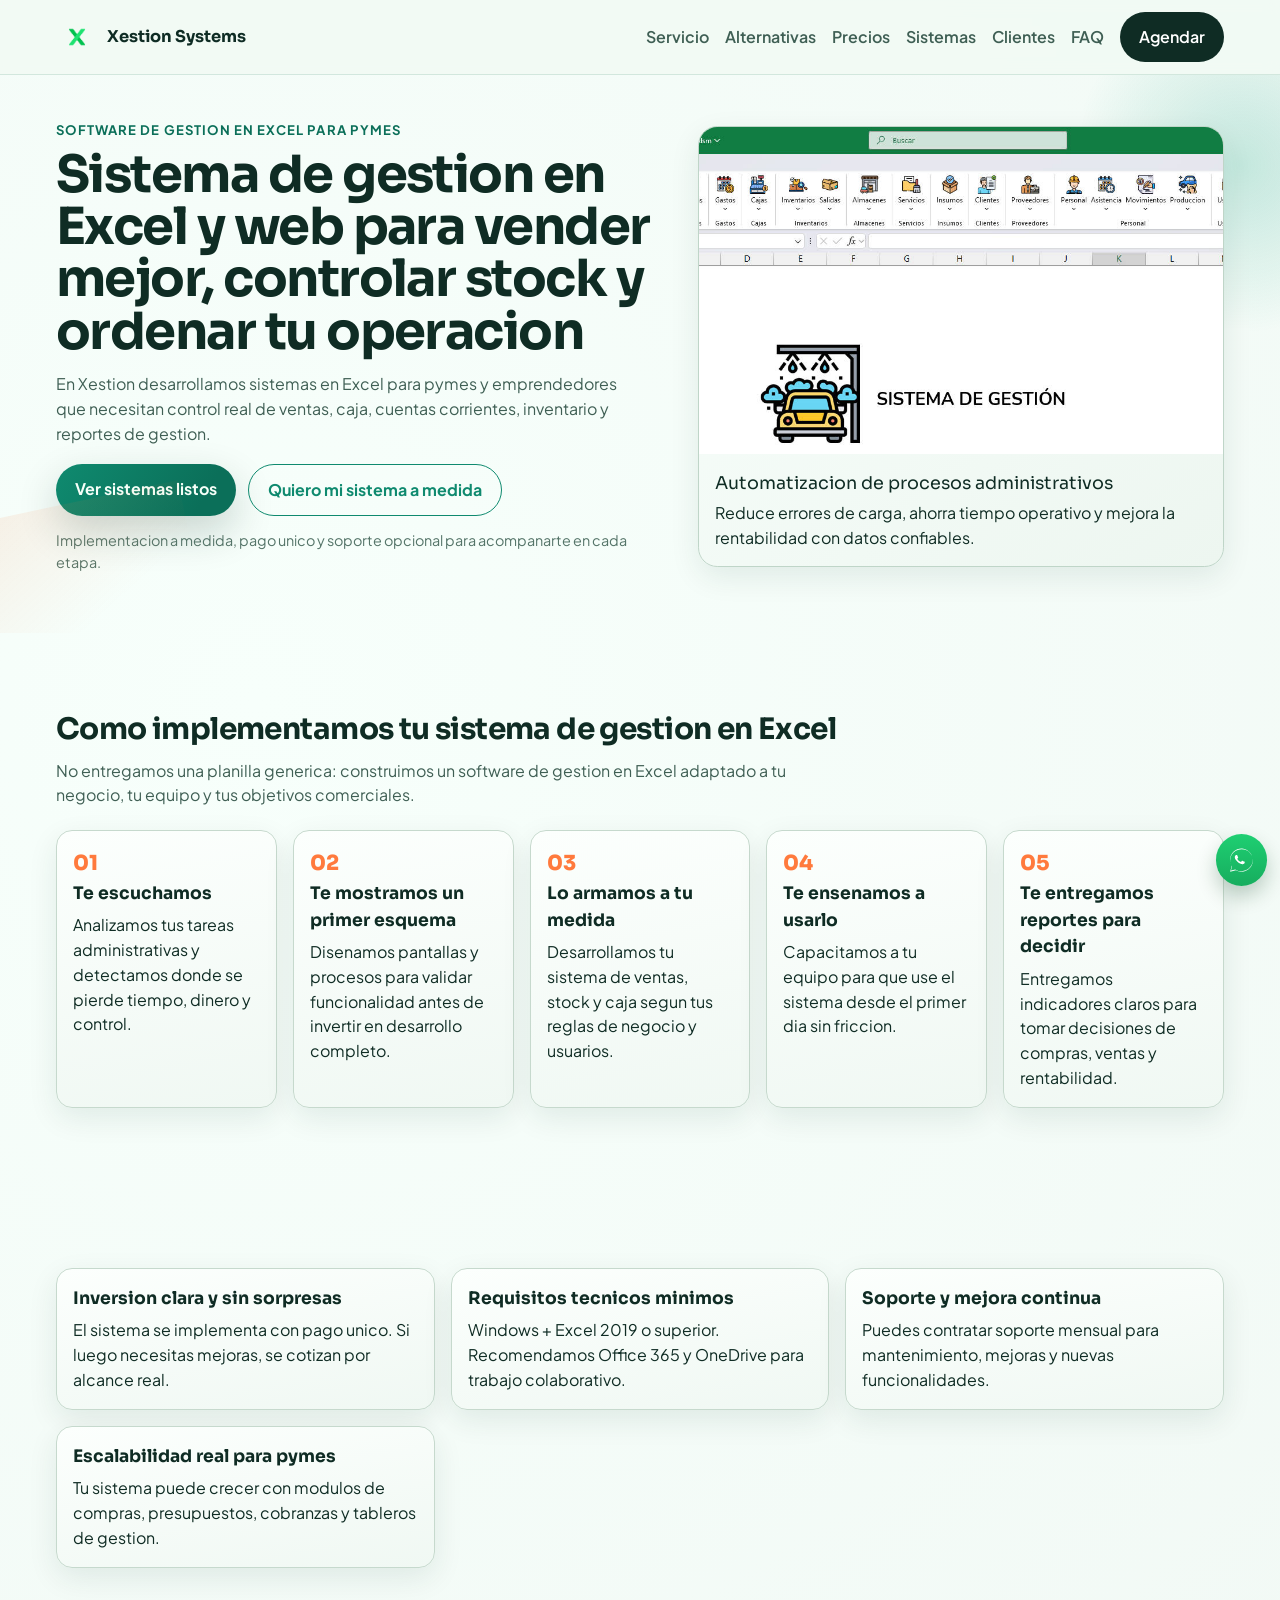
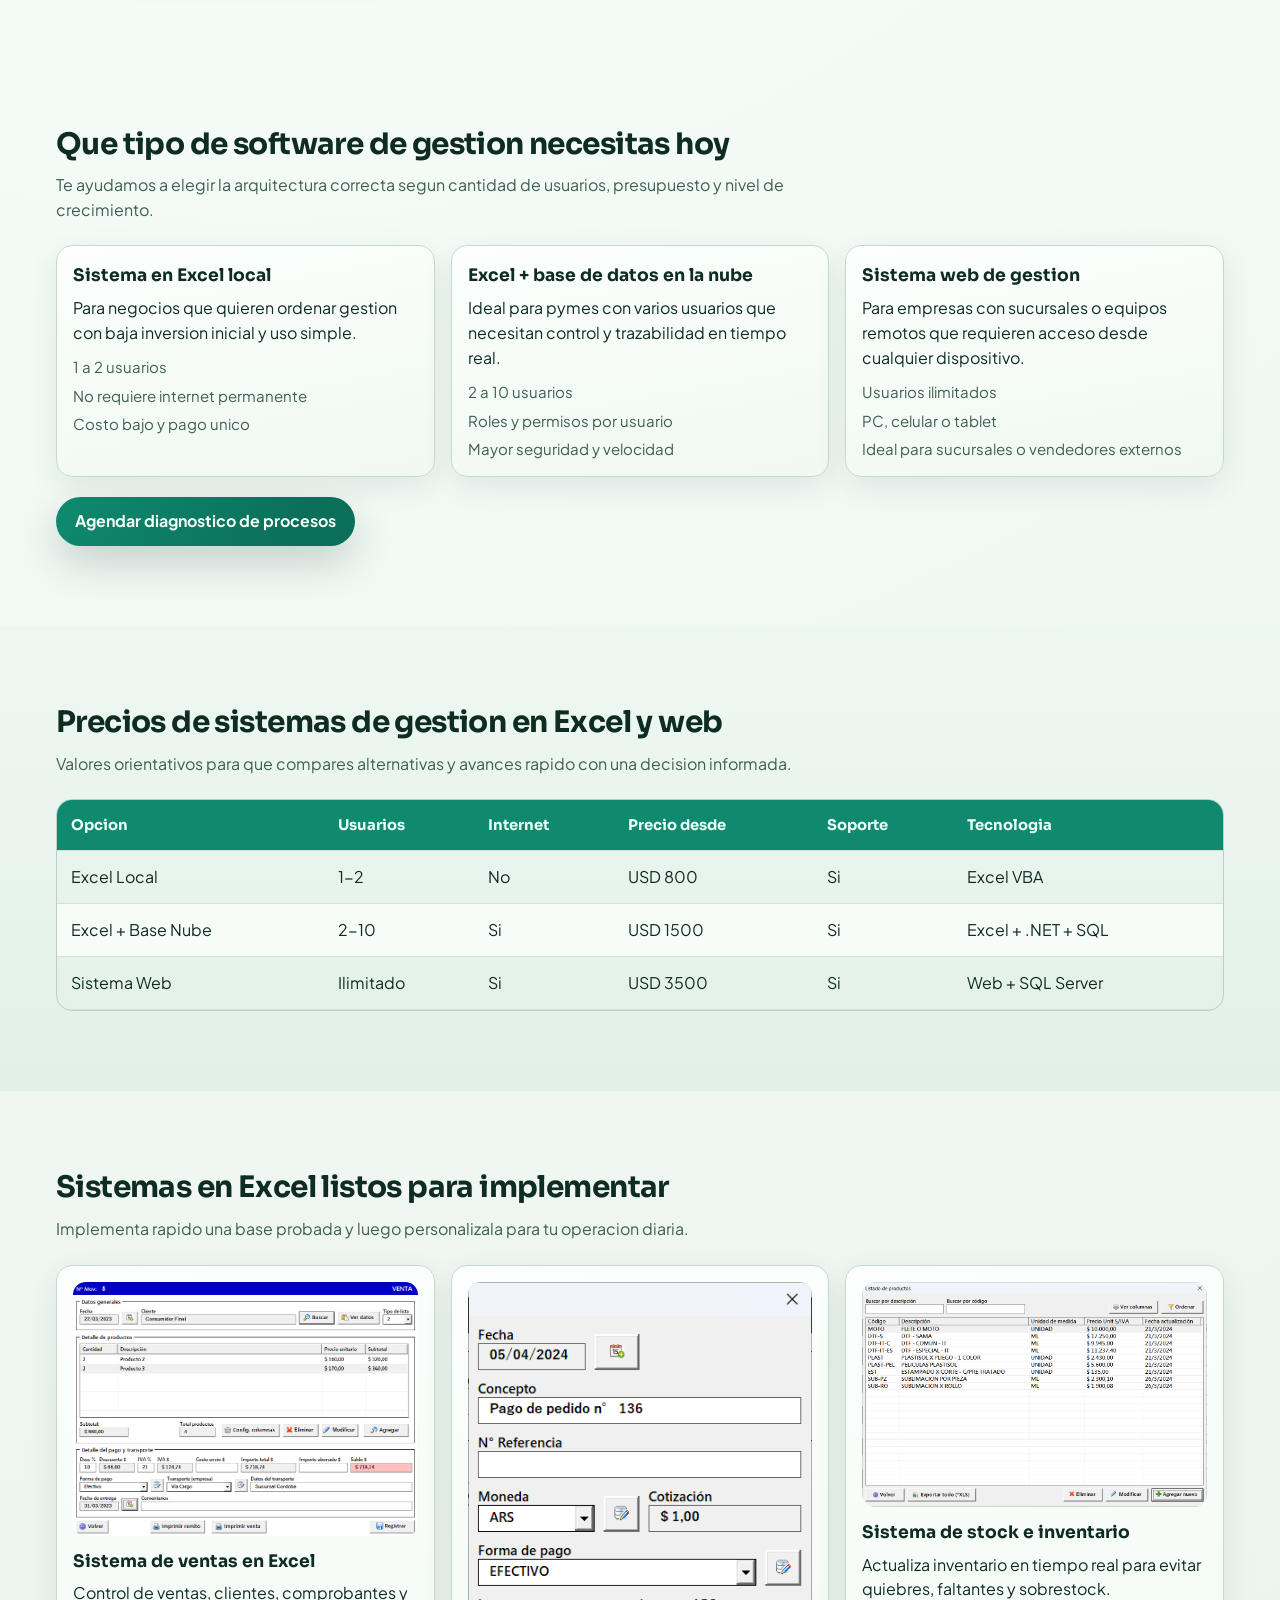
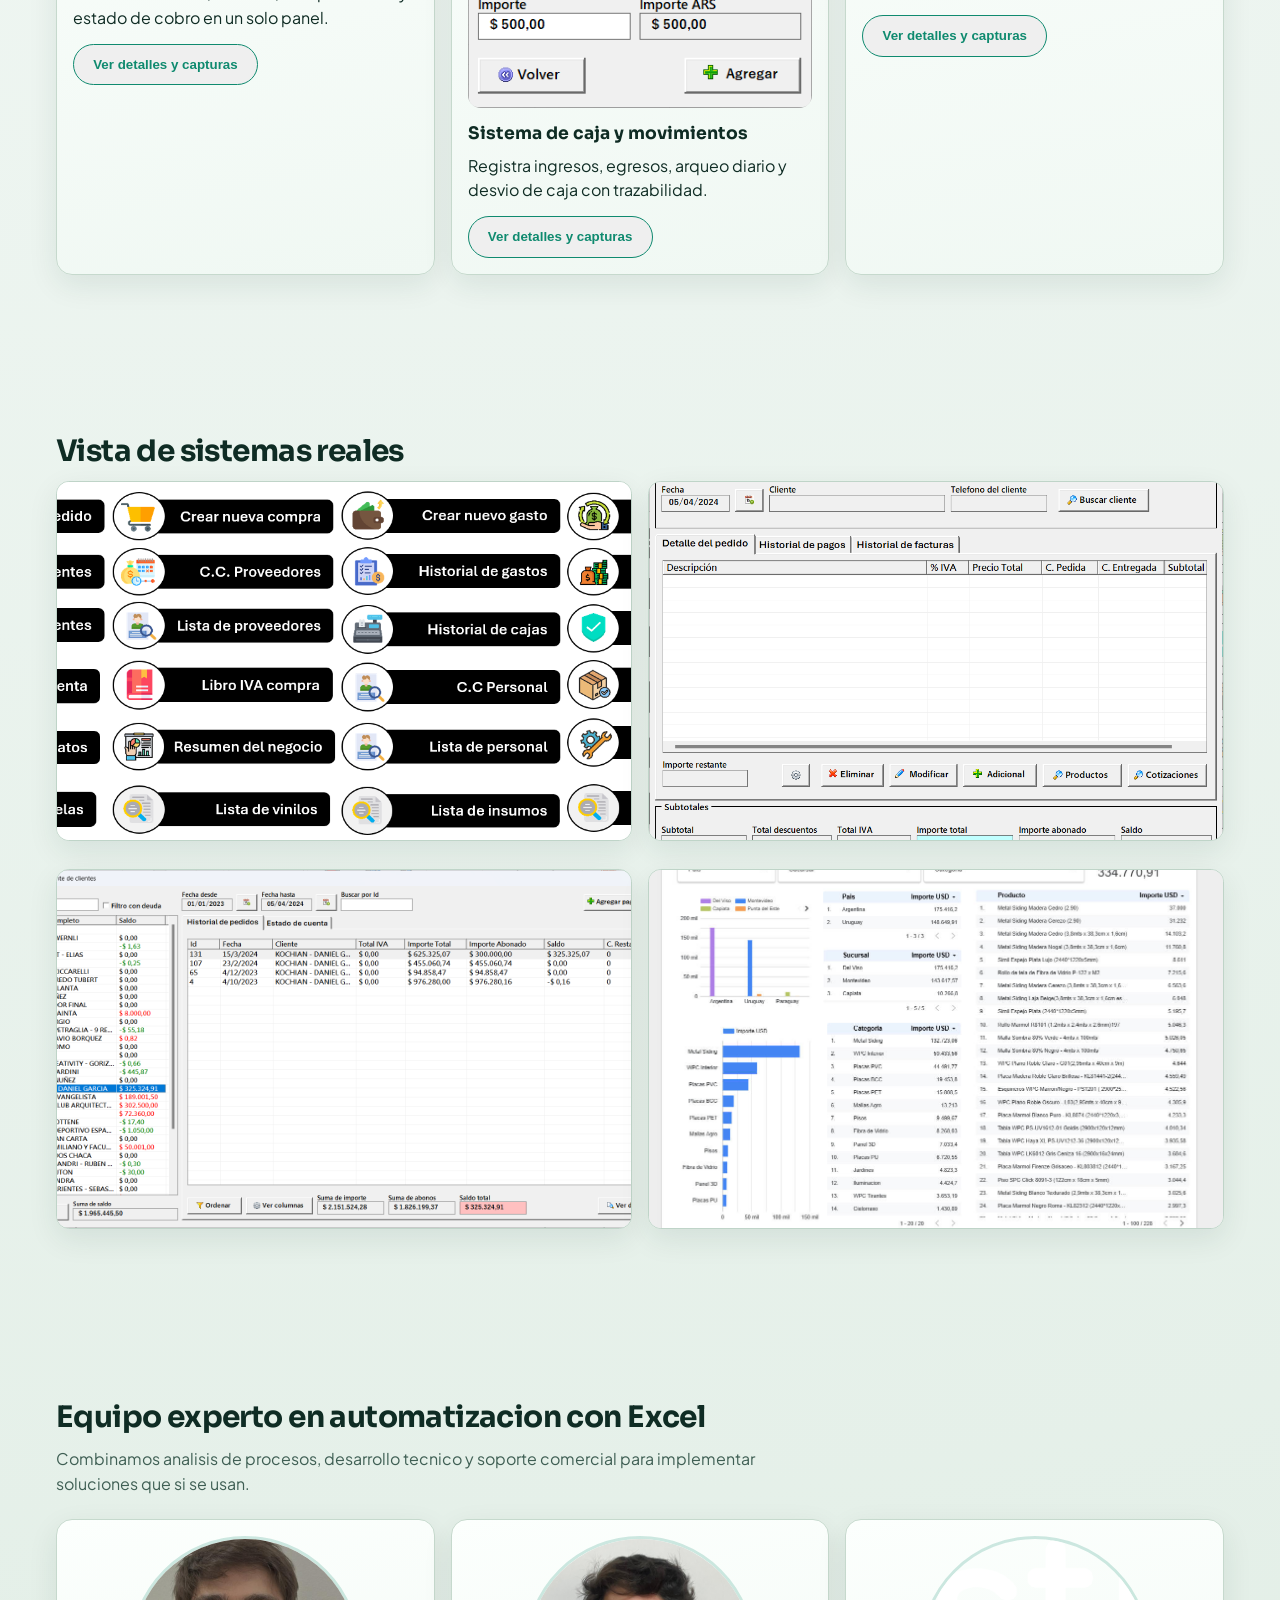
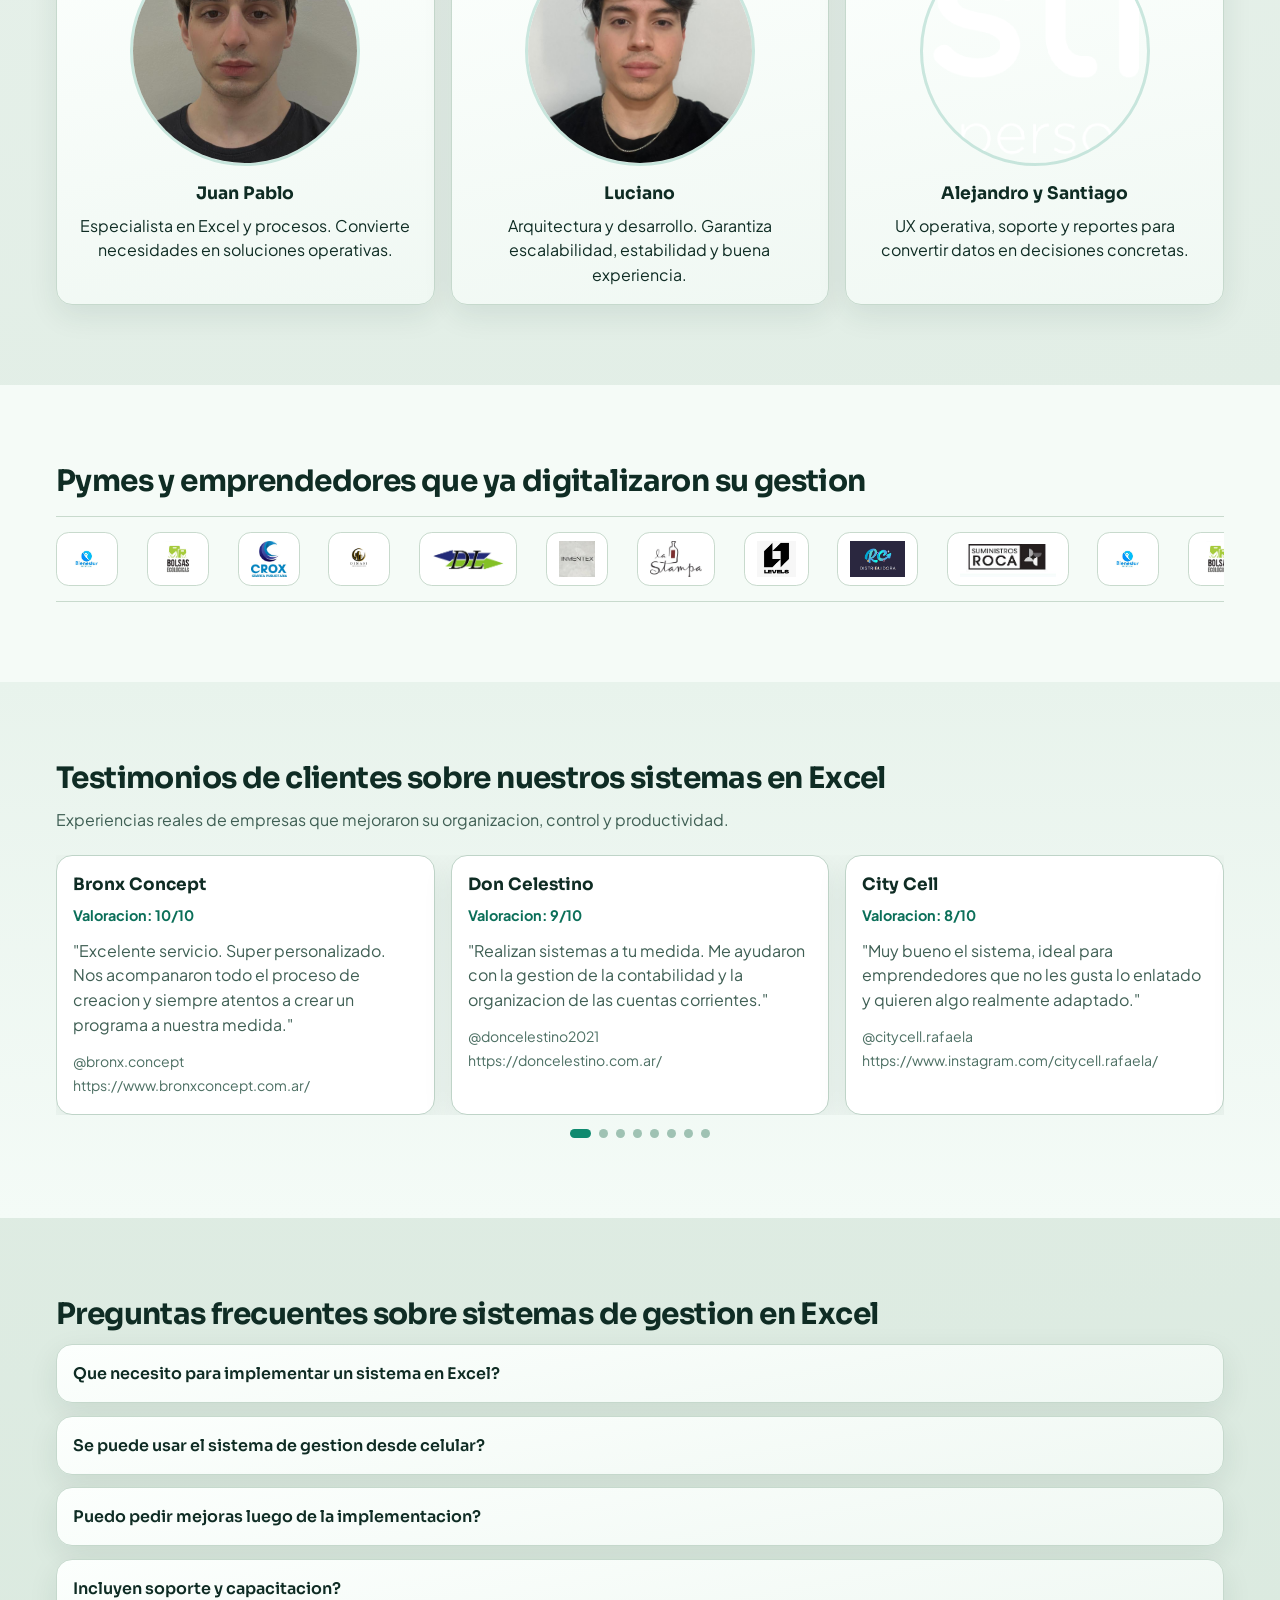
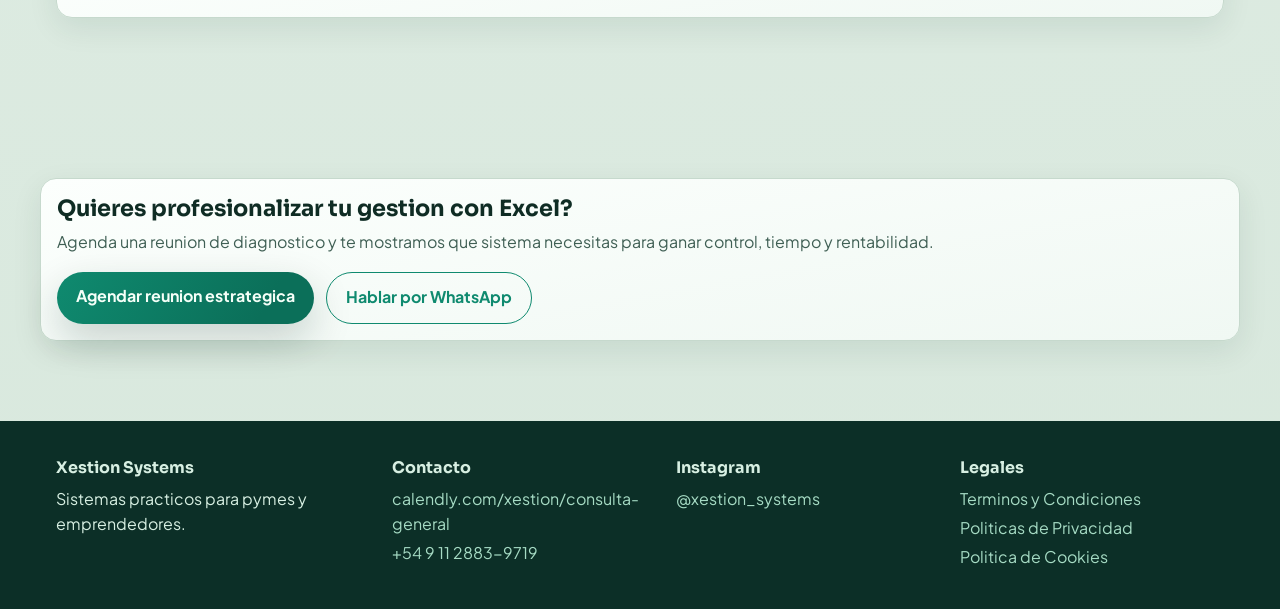
==== commit f2853a63: "cambios de version 2" ====
--- a/index.html
+++ b/index.html
@@ -3,12 +3,73 @@
 <head>
     <meta charset="UTF-8">
     <meta name="viewport" content="width=device-width, initial-scale=1.0">
-    <title>Xestion Systems | Sistemas en Excel a medida</title>
-    <meta name="description" content="Sistemas en Excel y web para emprendedores y pymes. Ordena ventas, stock, caja y reportes con soluciones a medida.">
+        <title>Xestion Systems | Software de Gestion en Excel para Pymes</title>
+        <meta name="description" content="Software de gestion en Excel y sistemas web para pymes: ventas, stock, caja, cuentas corrientes y reportes automaticos. Implementacion a medida en Argentina.">
+        <meta name="keywords" content="software de gestion en excel, sistemas en excel para pymes, sistema de ventas y stock, automatizacion de procesos administrativos, excel para negocios, sistema de gestion para emprendedores, control de caja excel, cuentas corrientes en excel, tableros e indicadores en excel, xestion systems argentina">
+        <meta name="robots" content="index,follow,max-image-preview:large,max-snippet:-1,max-video-preview:-1">
+        <meta name="author" content="Xestion Systems">
+        <meta name="theme-color" content="#0f8a6f">
+
+        <meta property="og:type" content="website">
+        <meta property="og:locale" content="es_AR">
+        <meta property="og:title" content="Xestion Systems | Software de Gestion en Excel para Pymes">
+        <meta property="og:description" content="Ordena tu empresa con sistemas en Excel y web: ventas, stock, caja, reportes y automatizacion administrativa.">
+        <meta property="og:image" content="Imagenes sistemas/interfaz.jpg">
+
+        <meta name="twitter:card" content="summary_large_image">
+        <meta name="twitter:title" content="Xestion Systems | Software de Gestion en Excel para Pymes">
+        <meta name="twitter:description" content="Sistemas en Excel y web para ventas, stock, caja y reportes. Soluciones a medida para pymes en crecimiento.">
+        <meta name="twitter:image" content="Imagenes sistemas/interfaz.jpg">
+
     <link rel="preconnect" href="https://fonts.googleapis.com">
     <link rel="preconnect" href="https://fonts.gstatic.com" crossorigin>
     <link href="https://fonts.googleapis.com/css2?family=Sora:wght@400;500;600;700;800&family=Plus+Jakarta+Sans:wght@400;500;600;700&display=swap" rel="stylesheet">
     <link rel="stylesheet" href="style.css">
+
+        <script type="application/ld+json">
+        {
+            "@context": "https://schema.org",
+            "@type": "Organization",
+            "name": "Xestion Systems",
+            "url": "/",
+            "logo": "Logos/Isotipo/PNG (Sin fondo)/Isotipo-Xestion-05.png",
+            "sameAs": [
+                "https://www.instagram.com/xestion_systems/"
+            ],
+            "contactPoint": {
+                "@type": "ContactPoint",
+                "telephone": "+54-9-11-2883-9719",
+                "contactType": "sales",
+                "availableLanguage": ["Spanish"]
+            }
+        }
+        </script>
+        <script type="application/ld+json">
+        {
+            "@context": "https://schema.org",
+            "@type": "WebSite",
+            "name": "Xestion Systems",
+            "url": "/",
+            "inLanguage": "es-AR"
+        }
+        </script>
+        <script type="application/ld+json">
+        {
+            "@context": "https://schema.org",
+            "@type": "Service",
+            "name": "Software de gestion en Excel para pymes",
+            "provider": {
+                "@type": "Organization",
+                "name": "Xestion Systems"
+            },
+            "serviceType": "Implementacion de sistemas en Excel y web",
+            "areaServed": "AR",
+            "availableChannel": {
+                "@type": "ServiceChannel",
+                "serviceUrl": "https://calendly.com/xestion/consulta-general"
+            }
+        }
+        </script>
 </head>
 <body>
     <div class="page-noise" aria-hidden="true"></div>
@@ -32,7 +93,7 @@
                 <a href="#sistemas">Sistemas</a>
                 <a href="#clientes">Clientes</a>
                 <a href="#faq">FAQ</a>
-                <a class="btn btn-nav" href="https://calendly.com/xestion/consulta-general" target="_blank" rel="noopener">Agendar</a>
+                <a class="btn btn-nav" style="color: white;" href="https://calendly.com/xestion/consulta-general" target="_blank" rel="noopener">Agendar</a>
             </nav>
         </div>
     </header>
@@ -41,21 +102,21 @@
         <section class="hero">
             <div class="container hero-grid">
                 <div class="hero-copy reveal">
-                    <p class="eyebrow">Sistemas para emprendedores y pymes</p>
-                    <h1>Sistemas en Excel para ordenar tu negocio de forma simple y efectiva</h1>
-                    <p class="hero-lead">Ideal para quienes quieren dejar atras el caos de planillas sueltas y empezar a decidir con informacion clara.</p>
+                    <p class="eyebrow">Software de gestion en excel para pymes</p>
+                    <h1>Sistema de gestion en Excel y web para vender mejor, controlar stock y ordenar tu operacion</h1>
+                    <p class="hero-lead">En Xestion desarrollamos sistemas en Excel para pymes y emprendedores que necesitan control real de ventas, caja, cuentas corrientes, inventario y reportes de gestion.</p>
                     <div class="hero-cta">
-                        <a class="btn btn-solid" href="#sistemas">Ver sistemas disponibles</a>
-                        <a class="btn btn-outline" href="https://api.whatsapp.com/send?phone=5491128839719" target="_blank" rel="noopener">Quiero un sistema personalizado</a>
-                    </div>
-                    <p class="tiny-note">Sin tecnicismos, con acompanamiento humano y soporte real.</p>
+                        <a class="btn btn-solid" href="#sistemas">Ver sistemas listos</a>
+                        <a class="btn btn-outline" href="https://api.whatsapp.com/send?phone=5491128839719" target="_blank" rel="noopener">Quiero mi sistema a medida</a>
+                    </div>
+                    <p class="tiny-note">Implementacion a medida, pago unico y soporte opcional para acompanarte en cada etapa.</p>
                 </div>
 
                 <div class="hero-card reveal">
                     <img src="Imagenes sistemas/interfaz.jpg" alt="Vista general de un sistema Xestion">
                     <div class="hero-card-info">
-                        <p class="hero-card-title">Control en un solo lugar</p>
-                        <p>Ventas, stock, caja y reportes en una estructura clara.</p>
+                        <p class="hero-card-title">Automatizacion de procesos administrativos</p>
+                        <p>Reduce errores de carga, ahorra tiempo operativo y mejora la rentabilidad con datos confiables.</p>
                     </div>
                 </div>
             </div>
@@ -63,34 +124,34 @@
 
         <section id="servicio" class="section section-service">
             <div class="container">
-                <h2 class="section-title reveal">Nuestro servicio</h2>
-                <p class="section-subtitle reveal">Transformamos procesos desordenados en sistemas claros y simples que se adaptan a tu negocio.</p>
+                <h2 class="section-title reveal">Como implementamos tu sistema de gestion en Excel</h2>
+                <p class="section-subtitle reveal">No entregamos una planilla generica: construimos un software de gestion en Excel adaptado a tu negocio, tu equipo y tus objetivos comerciales.</p>
 
                 <div class="steps">
                     <article class="step reveal">
                         <p class="step-number">01</p>
                         <h3>Te escuchamos</h3>
-                        <p>Reunion para entender tu operacion, sin compromiso y sin vueltas.</p>
+                        <p>Analizamos tus tareas administrativas y detectamos donde se pierde tiempo, dinero y control.</p>
                     </article>
                     <article class="step reveal">
                         <p class="step-number">02</p>
-                        <h3>Te mostramos un primer diseno</h3>
-                        <p>Validamos juntos pantallas y flujo para que veas rapido como va a funcionar.</p>
+                        <h3>Te mostramos un primer esquema</h3>
+                        <p>Disenamos pantallas y procesos para validar funcionalidad antes de invertir en desarrollo completo.</p>
                     </article>
                     <article class="step reveal">
                         <p class="step-number">03</p>
                         <h3>Lo armamos a tu medida</h3>
-                        <p>Desarrollo personalizado segun tus necesidades reales.</p>
+                        <p>Desarrollamos tu sistema de ventas, stock y caja segun tus reglas de negocio y usuarios.</p>
                     </article>
                     <article class="step reveal">
                         <p class="step-number">04</p>
                         <h3>Te ensenamos a usarlo</h3>
-                        <p>Capacitacion para que tu equipo lo adopte rapido y bien.</p>
+                        <p>Capacitamos a tu equipo para que use el sistema desde el primer dia sin friccion.</p>
                     </article>
                     <article class="step reveal">
                         <p class="step-number">05</p>
                         <h3>Te entregamos reportes para decidir</h3>
-                        <p>Informes listos para gestionar mejor el negocio desde el primer dia.</p>
+                        <p>Entregamos indicadores claros para tomar decisiones de compras, ventas y rentabilidad.</p>
                     </article>
                 </div>
             </div>
@@ -99,31 +160,32 @@
         <section class="section section-info">
             <div class="container info-grid">
                 <article class="info-card reveal">
-                    <h3>Como se paga</h3>
-                    <p>El sistema se paga una sola vez. Los ajustes extra se cotizan aparte y ofrecemos cuotas.</p>
+                    <h3>Inversion clara y sin sorpresas</h3>
+                    <p>El sistema se implementa con pago unico. Si luego necesitas mejoras, se cotizan por alcance real.</p>
                 </article>
                 <article class="info-card reveal">
-                    <h3>Que necesitas</h3>
-                    <p>PC con Windows y Excel 2019 o superior. Ideal: Office 365 + OneDrive para trabajo compartido.</p>
+                    <h3>Requisitos tecnicos minimos</h3>
+                    <p>Windows + Excel 2019 o superior. Recomendamos Office 365 y OneDrive para trabajo colaborativo.</p>
                 </article>
                 <article class="info-card reveal">
-                    <h3>Suscripcion opcional</h3>
-                    <p>Mantenimiento mensual para mejoras menores, soporte continuo y evolucion de tu sistema.</p>
+                    <h3>Soporte y mejora continua</h3>
+                    <p>Puedes contratar soporte mensual para mantenimiento, mejoras y nuevas funcionalidades.</p>
                 </article>
                 <article class="info-card reveal">
-                    <h3>Escalabilidad</h3>
-                    <p>Puedes ampliar modulos a futuro: presupuestos, compras, cuentas corrientes y mas.</p>
+                    <h3>Escalabilidad real para pymes</h3>
+                    <p>Tu sistema puede crecer con modulos de compras, presupuestos, cobranzas y tableros de gestion.</p>
                 </article>
             </div>
         </section>
 
         <section id="alternativas" class="section">
             <div class="container">
-                <h2 class="section-title reveal">Alternativas de sistema</h2>
+                <h2 class="section-title reveal">Que tipo de software de gestion necesitas hoy</h2>
+                <p class="section-subtitle reveal">Te ayudamos a elegir la arquitectura correcta segun cantidad de usuarios, presupuesto y nivel de crecimiento.</p>
                 <div class="option-grid">
                     <article class="option-card reveal">
-                        <h3>Excel local</h3>
-                        <p>Para trabajo individual o compartido simple por OneDrive.</p>
+                        <h3>Sistema en Excel local</h3>
+                        <p>Para negocios que quieren ordenar gestion con baja inversion inicial y uso simple.</p>
                         <ul>
                             <li>1 a 2 usuarios</li>
                             <li>No requiere internet permanente</li>
@@ -131,8 +193,8 @@
                         </ul>
                     </article>
                     <article class="option-card reveal">
-                        <h3>Excel + base en la nube</h3>
-                        <p>Para equipos que trabajan en simultaneo y requieren control.</p>
+                        <h3>Excel + base de datos en la nube</h3>
+                        <p>Ideal para pymes con varios usuarios que necesitan control y trazabilidad en tiempo real.</p>
                         <ul>
                             <li>2 a 10 usuarios</li>
                             <li>Roles y permisos por usuario</li>
@@ -140,8 +202,8 @@
                         </ul>
                     </article>
                     <article class="option-card reveal">
-                        <h3>Sistema web</h3>
-                        <p>Multiusuario y multiplataforma para operar desde cualquier lugar.</p>
+                        <h3>Sistema web de gestion</h3>
+                        <p>Para empresas con sucursales o equipos remotos que requieren acceso desde cualquier dispositivo.</p>
                         <ul>
                             <li>Usuarios ilimitados</li>
                             <li>PC, celular o tablet</li>
@@ -150,15 +212,15 @@
                     </article>
                 </div>
                 <div class="center-cta reveal">
-                    <a class="btn btn-solid" href="https://calendly.com/xestion/consulta-general" target="_blank" rel="noopener">Agenda una reunion</a>
+                    <a class="btn btn-solid" href="https://calendly.com/xestion/consulta-general" target="_blank" rel="noopener">Agendar diagnostico de procesos</a>
                 </div>
             </div>
         </section>
 
         <section id="precios" class="section section-pricing">
             <div class="container">
-                <h2 class="section-title reveal">Opciones y precios</h2>
-                <p class="section-subtitle reveal">Elige segun tu necesidad y presupuesto. Podemos financiar por cuotas.</p>
+                <h2 class="section-title reveal">Precios de sistemas de gestion en Excel y web</h2>
+                <p class="section-subtitle reveal">Valores orientativos para que compares alternativas y avances rapido con una decision informada.</p>
 
                 <div class="pricing-wrap reveal">
                     <table>
@@ -205,24 +267,27 @@
 
         <section id="sistemas" class="section">
             <div class="container">
-                <h2 class="section-title reveal">Sistemas listos para usar</h2>
-                <p class="section-subtitle reveal">Puedes empezar con una base probada y luego pedir ajustes para tu negocio.</p>
+                <h2 class="section-title reveal">Sistemas en Excel listos para implementar</h2>
+                <p class="section-subtitle reveal">Implementa rapido una base probada y luego personalizala para tu operacion diaria.</p>
 
                 <div class="product-grid">
-                    <article class="product-card reveal">
+                    <article class="product-card reveal" data-system-id="ventas" role="button" tabindex="0" aria-label="Ver detalle del Sistema de ventas en Excel">
                         <img src="Imagenes sistemas/Form nueva venta.png" alt="Sistema de ventas en Excel">
-                        <h3>Sistema de ventas</h3>
-                        <p>Ideal para ventas, clientes y comprobantes con flujo claro.</p>
-                    </article>
-                    <article class="product-card reveal">
+                        <h3>Sistema de ventas en Excel</h3>
+                        <p>Control de ventas, clientes, comprobantes y estado de cobro en un solo panel.</p>
+                        <button class="btn btn-outline product-open" type="button">Ver detalles y capturas</button>
+                    </article>
+                    <article class="product-card reveal" data-system-id="caja" role="button" tabindex="0" aria-label="Ver detalle del Sistema de caja y movimientos">
                         <img src="Imagenes sistemas/carga de pagos.png" alt="Sistema de caja y pagos">
-                        <h3>Caja y movimientos</h3>
-                        <p>Control de ingresos, egresos y seguimiento de caja diario.</p>
-                    </article>
-                    <article class="product-card reveal">
+                        <h3>Sistema de caja y movimientos</h3>
+                        <p>Registra ingresos, egresos, arqueo diario y desvio de caja con trazabilidad.</p>
+                        <button class="btn btn-outline product-open" type="button">Ver detalles y capturas</button>
+                    </article>
+                    <article class="product-card reveal" data-system-id="stock" role="button" tabindex="0" aria-label="Ver detalle del Sistema de stock e inventario">
                         <img src="Imagenes sistemas/listado de productos.png" alt="Sistema de stock e inventario">
-                        <h3>Stock y productos</h3>
-                        <p>Inventario actualizado para reducir perdidas y faltantes.</p>
+                        <h3>Sistema de stock e inventario</h3>
+                        <p>Actualiza inventario en tiempo real para evitar quiebres, faltantes y sobrestock.</p>
+                        <button class="btn btn-outline product-open" type="button">Ver detalles y capturas</button>
                     </article>
                 </div>
             </div>
@@ -242,24 +307,24 @@
 
         <section id="equipo" class="section">
             <div class="container">
-                <h2 class="section-title reveal">Nuestro equipo</h2>
-                <p class="section-subtitle reveal">Personas reales que convierten procesos complejos en herramientas simples.</p>
+                <h2 class="section-title reveal">Equipo experto en automatizacion con Excel</h2>
+                <p class="section-subtitle reveal">Combinamos analisis de procesos, desarrollo tecnico y soporte comercial para implementar soluciones que si se usan.</p>
 
                 <div class="team-grid">
                     <article class="team-card reveal">
                         <img src="Fotos del equipo/Juan Maffulli.jpeg" alt="Juan Maffulli">
                         <h3>Juan Pablo</h3>
-                        <p>Especialista en Excel. Traduce tus ideas a un sistema simple de usar.</p>
+                        <p>Especialista en Excel y procesos. Convierte necesidades en soluciones operativas.</p>
                     </article>
                     <article class="team-card reveal">
                         <img src="Fotos del equipo/Leonardo Alegre.jpeg" alt="Leonardo Alegre">
                         <h3>Luciano</h3>
-                        <p>Desarrollo y arquitectura. Hace que todo funcione con estabilidad y claridad.</p>
+                        <p>Arquitectura y desarrollo. Garantiza escalabilidad, estabilidad y buena experiencia.</p>
                     </article>
                     <article class="team-card reveal">
                         <img src="Logos/Isotipo/PNG (Sin fondo)/Positivo sin fondo.png" alt="Especialistas de Xestion">
                         <h3>Alejandro y Santiago</h3>
-                        <p>Pantallas practicas, soporte y reportes para decisiones con datos concretos.</p>
+                        <p>UX operativa, soporte y reportes para convertir datos en decisiones concretas.</p>
                     </article>
                 </div>
             </div>
@@ -267,7 +332,7 @@
 
         <section id="clientes" class="section section-clients">
             <div class="container">
-                <h2 class="section-title reveal">Clientes que confian en Xestion</h2>
+                <h2 class="section-title reveal">Pymes y emprendedores que ya digitalizaron su gestion</h2>
                 <div class="logo-marquee" aria-label="Logos de clientes">
                     <div class="logo-track">
                         <img src="logos clientes/bienestar ortopedico.jpeg" alt="Bienestar Ortopedico">
@@ -287,8 +352,8 @@
 
         <section id="testimonios" class="section section-testimonials">
             <div class="container">
-                <h2 class="section-title reveal">Lo que dicen nuestros clientes</h2>
-                <p class="section-subtitle reveal">Resenas reales tomadas de tus respuestas de clientes.</p>
+                <h2 class="section-title reveal">Testimonios de clientes sobre nuestros sistemas en Excel</h2>
+                <p class="section-subtitle reveal">Experiencias reales de empresas que mejoraron su organizacion, control y productividad.</p>
                 <div class="testimonial-slider reveal">
                     <div id="testimonialTrack" class="testimonial-track"></div>
                 </div>
@@ -298,30 +363,30 @@
 
         <section id="faq" class="section">
             <div class="container">
-                <h2 class="section-title reveal">Preguntas frecuentes</h2>
+                <h2 class="section-title reveal">Preguntas frecuentes sobre sistemas de gestion en Excel</h2>
                 <div class="faq-list">
                     <article class="faq-item reveal">
-                        <button class="faq-question" type="button">Que necesito para usar el sistema?</button>
+                        <button class="faq-question" type="button">Que necesito para implementar un sistema en Excel?</button>
                         <div class="faq-answer">
-                            <p>Una computadora con Windows, Excel 2019 o superior y, de ser posible, OneDrive para compartir archivos.</p>
+                            <p>Una computadora con Windows y Excel 2019 o superior. Para trabajo colaborativo recomendamos Office 365 + OneDrive.</p>
                         </div>
                     </article>
                     <article class="faq-item reveal">
-                        <button class="faq-question" type="button">Se puede usar desde el celular?</button>
+                        <button class="faq-question" type="button">Se puede usar el sistema de gestion desde celular?</button>
                         <div class="faq-answer">
-                            <p>Si eliges la version web, si. Las versiones en Excel suelen usarse desde PC o notebook.</p>
+                            <p>Si eliges la version web, si. En version Excel el uso principal es desde PC o notebook.</p>
                         </div>
                     </article>
                     <article class="faq-item reveal">
-                        <button class="faq-question" type="button">Puedo pedir cambios despues de la entrega?</button>
+                        <button class="faq-question" type="button">Puedo pedir mejoras luego de la implementacion?</button>
                         <div class="faq-answer">
-                            <p>Si. Se cotiza como desarrollo adicional, siempre en base al trabajo real que implique.</p>
+                            <p>Si. Puedes solicitar cambios o nuevos modulos y se cotizan segun el alcance real.</p>
                         </div>
                     </article>
                     <article class="faq-item reveal">
-                        <button class="faq-question" type="button">Incluyen soporte?</button>
+                        <button class="faq-question" type="button">Incluyen soporte y capacitacion?</button>
                         <div class="faq-answer">
-                            <p>Si, con soporte por WhatsApp y acompanamiento para ajustes o dudas operativas.</p>
+                            <p>Si. Incluimos acompanamiento inicial, capacitacion y opcion de soporte mensual continuo.</p>
                         </div>
                     </article>
                 </div>
@@ -330,15 +395,52 @@
 
         <section class="section section-cta">
             <div class="container cta-box reveal">
-                <h2>Quieres ver como funcionaria para tu negocio?</h2>
-                <p>Agenda una reunion sin compromiso o escribenos por WhatsApp para arrancar.</p>
+                <h2>Quieres profesionalizar tu gestion con Excel?</h2>
+                <p>Agenda una reunion de diagnostico y te mostramos que sistema necesitas para ganar control, tiempo y rentabilidad.</p>
                 <div class="hero-cta">
-                    <a class="btn btn-solid" href="https://calendly.com/xestion/consulta-general" target="_blank" rel="noopener">Agendar reunion</a>
+                    <a class="btn btn-solid" href="https://calendly.com/xestion/consulta-general" target="_blank" rel="noopener">Agendar reunion estrategica</a>
                     <a class="btn btn-outline" href="https://api.whatsapp.com/send?phone=5491128839719" target="_blank" rel="noopener">Hablar por WhatsApp</a>
                 </div>
             </div>
         </section>
     </main>
+
+    <div id="systemModal" class="system-modal" aria-hidden="true">
+        <div class="system-modal__overlay" data-modal-close="true"></div>
+        <section class="system-modal__dialog" role="dialog" aria-modal="true" aria-labelledby="systemModalTitle">
+            <button id="systemModalClose" class="system-modal__close" type="button" aria-label="Cerrar modal">X</button>
+
+            <div class="system-modal__grid">
+                <div class="system-modal__visual">
+                    <button id="systemModalPrev" class="system-modal__nav system-modal__nav--prev" type="button" aria-label="Imagen anterior">&#8249;</button>
+                    <img id="systemModalMainImage" src="" alt="Captura del sistema">
+                    <button id="systemModalNext" class="system-modal__nav system-modal__nav--next" type="button" aria-label="Imagen siguiente">&#8250;</button>
+                    <div id="systemModalThumbs" class="system-modal__thumbs"></div>
+                </div>
+
+                <div class="system-modal__content">
+                    <p class="eyebrow">Detalle del sistema</p>
+                    <h3 id="systemModalTitle"></h3>
+                    <p id="systemModalDescription" class="system-modal__description"></p>
+
+                    <div class="system-modal__block">
+                        <h4>Funcionalidades clave</h4>
+                        <ul id="systemModalFeatures"></ul>
+                    </div>
+
+                    <div class="system-modal__block">
+                        <h4>Rubros ideales</h4>
+                        <ul id="systemModalSectors"></ul>
+                    </div>
+
+                    <div class="hero-cta">
+                        <a class="btn btn-solid" href="https://calendly.com/xestion/consulta-general" target="_blank" rel="noopener">Quiero una demo</a>
+                        <a class="btn btn-outline" href="https://api.whatsapp.com/send?phone=5491128839719" target="_blank" rel="noopener">Consultar por WhatsApp</a>
+                    </div>
+                </div>
+            </div>
+        </section>
+    </div>
 
     <footer class="site-footer">
         <div class="container footer-grid">
@@ -355,14 +457,19 @@
                 <p class="footer-title">Instagram</p>
                 <a href="https://www.instagram.com/xestion_systems/" target="_blank" rel="noopener">@xestion_systems</a>
             </div>
+            <div>
+                <p class="footer-title">Legales</p>
+                <a href="terminos-condiciones.html">Terminos y Condiciones</a>
+                <a href="politicas-privacidad.html">Politicas de Privacidad</a>
+                <a href="politica-cookies.html">Politica de Cookies</a>
+            </div>
         </div>
     </footer>
 
-    <a class="whatsapp-float" href="https://api.whatsapp.com/send?phone=5491128839719" target="_blank" rel="noopener" aria-label="Hablar por WhatsApp">WA</a>
-
-    <script src="script.js"></script>
-</body>
-</html>
+    <a class="whatsapp-float" href="https://api.whatsapp.com/send?phone=5491128839719" target="_blank" rel="noopener" aria-label="Hablar por WhatsApp">
+        <svg viewBox="0 0 32 32" aria-hidden="true" focusable="false">
+            <path d="M19.11 17.21c-.27-.13-1.61-.79-1.86-.88-.25-.09-.43-.13-.61.14-.18.27-.7.88-.86 1.06-.16.18-.32.2-.59.07-.27-.13-1.14-.42-2.17-1.33-.8-.71-1.34-1.58-1.49-1.85-.16-.27-.02-.42.12-.55.12-.12.27-.32.41-.48.14-.16.18-.27.27-.45.09-.18.05-.34-.02-.48-.07-.13-.61-1.47-.83-2.02-.22-.53-.44-.46-.61-.47h-.52c-.18 0-.48.07-.73.34-.25.27-.95.93-.95 2.26s.98 2.62 1.11 2.8c.14.18 1.92 2.93 4.64 4.11.65.28 1.16.45 1.55.58.65.2 1.24.17 1.71.1.52-.08 1.61-.66 1.84-1.3.23-.64.23-1.18.16-1.3-.06-.11-.24-.18-.5-.31zm-3.09 10.79h-.01a12.6 12.6 0 01-6.41-1.74l-.46-.27-4.77 1.25 1.27-4.65-.3-.48a12.58 12.58 0 1110.68 5.89zM16.02 3.5A12.52 12.52 0 005.2 22.26L3.5 28.5l6.39-1.67a12.52 12.52 0 106.13-23.33z"></path>
+        </svg>
     </a>
 
     <script src="script.js"></script>
--- a/style.css
+++ b/style.css
@@ -299,7 +299,8 @@
 .product-card,
 .team-card,
 .faq-item,
-.cta-box {
+.cta-box,
+.legal-content {
     background: linear-gradient(170deg, #fcfffd, #f0f8f3);
     border: 1px solid #c6d9cd;
     border-radius: 1rem;
@@ -318,10 +319,20 @@
 .info-card h3,
 .option-card h3,
 .product-card h3,
-.team-card h3 {
+.team-card h3,
+.legal-content h2 {
     font-family: "Sora", sans-serif;
     font-size: 1.08rem;
     margin-bottom: 0.42rem;
+}
+
+.team-card {
+    text-align: center;
+}
+
+.team-card p {
+    margin-inline: auto;
+    max-width: 34ch;
 }
 
 .option-card ul {
@@ -333,6 +344,10 @@
 .option-card li {
     color: var(--muted);
     font-size: 0.94rem;
+}
+
+.center-cta {
+    margin-top: 1.2rem;
 }
 
 .section-pricing {
@@ -378,6 +393,14 @@
     width: 100%;
 }
 
+.product-card {
+    cursor: pointer;
+}
+
+.product-open {
+    margin-top: 0.8rem;
+}
+
 .showcase-grid img {
     aspect-ratio: 16 / 10;
     border: 1px solid #bfd4c8;
@@ -385,8 +408,11 @@
 }
 
 .team-card img {
-    aspect-ratio: 4 / 3;
-    border: 1px solid #b9d0c4;
+    aspect-ratio: 1 / 1;
+    border: 3px solid rgba(15, 138, 111, 0.2);
+    border-radius: 999px;
+    margin: 0 auto 0.9rem;
+    max-width: 230px;
 }
 
 .section-clients {
@@ -510,7 +536,7 @@
 
 .faq-item.is-open .faq-answer {
     margin-top: 0.6rem;
-    max-height: 120px;
+    max-height: 130px;
 }
 
 .section-cta {
@@ -561,15 +587,178 @@
     box-shadow: 0 10px 20px rgba(2, 57, 23, 0.24);
     color: #ffffff;
     display: inline-flex;
-    font-size: 0.83rem;
-    font-weight: 800;
-    height: 2.7rem;
+    height: 3.2rem;
     justify-content: center;
-    letter-spacing: 0.04em;
     position: fixed;
     right: 0.8rem;
-    width: 2.7rem;
+    width: 3.2rem;
     z-index: 50;
+}
+
+.whatsapp-float svg {
+    fill: #ffffff;
+    height: 1.8rem;
+    width: 1.8rem;
+}
+
+body.modal-open {
+    overflow: hidden;
+}
+
+.system-modal {
+    inset: 0;
+    opacity: 0;
+    pointer-events: none;
+    position: fixed;
+    transition: opacity 0.25s ease;
+    z-index: 100;
+}
+
+.system-modal.is-open {
+    opacity: 1;
+    pointer-events: auto;
+}
+
+.system-modal__overlay {
+    background: rgba(4, 20, 16, 0.68);
+    inset: 0;
+    position: absolute;
+}
+
+.system-modal__dialog {
+    background: #f7fff9;
+    border: 1px solid #bcd5c8;
+    border-radius: 1rem;
+    box-shadow: 0 24px 60px rgba(8, 28, 23, 0.38);
+    left: 50%;
+    max-height: 88vh;
+    max-width: min(1000px, calc(100% - 1.5rem));
+    overflow: auto;
+    padding: 1rem;
+    position: absolute;
+    top: 50%;
+    transform: translate(-50%, -50%);
+    width: 100%;
+}
+
+.system-modal__close {
+    background: #e7f2eb;
+    border: 1px solid #bcd5c8;
+    border-radius: 999px;
+    color: var(--text);
+    cursor: pointer;
+    font-size: 0.84rem;
+    font-weight: 800;
+    height: 2rem;
+    position: absolute;
+    right: 0.9rem;
+    top: 0.9rem;
+    width: 2rem;
+}
+
+.system-modal__grid {
+    display: grid;
+    gap: 1rem;
+}
+
+.system-modal__main {
+    border: 1px solid #bad0c4;
+    border-radius: 0.8rem;
+}
+
+.system-modal__visual img {
+    aspect-ratio: 16 / 10;
+    border: 1px solid #bad0c4;
+    border-radius: 0.8rem;
+    object-fit: cover;
+    width: 100%;
+}
+
+.system-modal__visual {
+    position: relative;
+}
+
+.system-modal__nav {
+    align-items: center;
+    background: rgba(12, 47, 39, 0.82);
+    border: 1px solid rgba(255, 255, 255, 0.35);
+    border-radius: 999px;
+    color: #ffffff;
+    cursor: pointer;
+    display: inline-flex;
+    font-size: 1.7rem;
+    font-weight: 700;
+    height: 2.4rem;
+    justify-content: center;
+    line-height: 1;
+    position: absolute;
+    top: calc(50% - 1.5rem);
+    width: 2.4rem;
+    z-index: 2;
+}
+
+.system-modal__nav--prev {
+    left: 0.5rem;
+}
+
+.system-modal__nav--next {
+    right: 0.5rem;
+}
+
+.system-modal__thumbs {
+    display: grid;
+    gap: 0.5rem;
+    grid-template-columns: repeat(4, minmax(0, 1fr));
+    margin-top: 0.6rem;
+}
+
+.system-modal__thumb {
+    background: #ffffff;
+    border: 1px solid #bad0c4;
+    border-radius: 0.65rem;
+    cursor: pointer;
+    overflow: hidden;
+    padding: 0;
+}
+
+.system-modal__thumb img {
+    aspect-ratio: 16 / 10;
+    border: 0;
+    border-radius: 0;
+    margin: 0;
+    object-fit: cover;
+}
+
+.system-modal__thumb.is-active {
+    border-color: var(--primary);
+    box-shadow: 0 0 0 2px rgba(15, 138, 111, 0.18);
+}
+
+.system-modal__description {
+    color: var(--muted);
+    margin: 0.5rem 0 0.8rem;
+}
+
+.system-modal__block {
+    margin-top: 0.9rem;
+}
+
+.system-modal__block h4 {
+    font-family: "Sora", sans-serif;
+    font-size: 0.95rem;
+    margin-bottom: 0.4rem;
+}
+
+.system-modal__block ul {
+    display: grid;
+    gap: 0.34rem;
+    list-style: disc;
+    margin-left: 1.2rem;
+}
+
+.system-modal__block li {
+    color: var(--muted);
+    font-size: 0.92rem;
 }
 
 .reveal {
@@ -581,6 +770,49 @@
 .reveal.in {
     opacity: 1;
     transform: translateY(0);
+}
+
+.legal-page {
+    min-height: 100vh;
+}
+
+.legal-hero {
+    padding: 2rem 0 1rem;
+}
+
+.legal-hero h1 {
+    font-family: "Sora", sans-serif;
+    font-size: clamp(1.8rem, 4vw, 2.6rem);
+    line-height: 1.05;
+    margin-bottom: 0.6rem;
+}
+
+.breadcrumb {
+    color: var(--muted);
+    font-size: 0.92rem;
+    margin-bottom: 1rem;
+}
+
+.legal-content {
+    display: grid;
+    gap: 1rem;
+}
+
+.legal-content p,
+.legal-content li {
+    color: var(--muted);
+}
+
+.legal-content ul {
+    list-style: disc;
+    margin-left: 1.2rem;
+}
+
+.back-home {
+    color: var(--primary);
+    display: inline-flex;
+    font-weight: 700;
+    margin-top: 1rem;
 }
 
 @keyframes logo-scroll {
@@ -638,7 +870,15 @@
     }
 
     .footer-grid {
-        grid-template-columns: 1.2fr 1fr 1fr;
+        grid-template-columns: 1.2fr 1fr 1fr 1fr;
+    }
+
+    .system-modal__dialog {
+        padding: 1.2rem;
+    }
+
+    .system-modal__grid {
+        grid-template-columns: 1fr 1fr;
     }
 }
 
@@ -658,392 +898,3 @@
         flex: 0 0 calc(33.333% - 0.67rem);
     }
 }
-    width: 100%;
-    border-collapse: collapse;
-    text-align: left;
-}
-
-th, td {
-    padding: 1rem;
-    border: 1px solid #ddd;
-}
-
-th {
-    background-color: var(--primary-color);
-    color: var(--white-color);
-}
-
-tbody tr:nth-child(even) {
-    background-color: var(--primary-light);
-}
-
-/* ======== SISTEMAS LISTOS ======== */
-.sistemas-grid {
-    display: grid;
-    gap: 2rem;
-    grid-template-columns: 1fr;
-    margin-top: 2rem;
-}
-
-.sistema-card {
-    background-color: var(--white-color);
-    box-shadow: var(--shadow);
-    border-radius: 8px;
-    padding: 2rem;
-    text-align: center;
-    border: 2px solid transparent;
-    transition: all 0.3s ease;
-}
-
-.sistema-card:hover {
-    border-color: var(--primary-color);
-}
-
-.sistema-icon {
-    font-size: 3rem;
-    color: var(--primary-color);
-    margin-bottom: 1rem;
-}
-
-.sistema-card h3 {
-    color: var(--primary-color);
-}
-
-/* ======== EQUIPO ======== */
-.team-grid {
-    display: grid;
-    gap: 2rem;
-    grid-template-columns: 1fr;
-    margin-top: 2rem;
-}
-
-.team-card {
-    background-color: var(--white-color);
-    box-shadow: var(--shadow);
-    border-radius: 8px;
-    padding: 2rem;
-    text-align: center;
-}
-
-.team-card img {
-    border-radius: 50%;
-    margin-bottom: 1rem;
-}
-
-.team-card h3 {
-    color: var(--primary-color);
-}
-
-/* ======== FAQ ======== */
-.faq-list {
-    margin-top: 2rem;
-}
-
-.faq-item {
-    margin-bottom: 1rem;
-    border: 1px solid #ddd;
-    border-radius: 8px;
-    overflow: hidden;
-}
-
-.faq-question {
-    background-color: var(--primary-color);
-    color: var(--white-color);
-    padding: 1rem;
-    width: 100%;
-    text-align: left;
-    border: none;
-    font-size: 1.1rem;
-    cursor: pointer;
-}
-
-.faq-answer {
-    display: none;
-    padding: 1rem;
-    background-color: var(--primary-light);
-}
-
-.faq-item.active .faq-answer {
-    display: block;
-}
-
-/* ======== FOOTER ======== */
-.footer {
-    background-color: var(--primary-color);
-    color: var(--white-color);
-    padding: 3rem 0 1rem;
-}
-
-.footer-grid {
-    display: grid;
-    grid-template-columns: 1fr;
-    gap: 2rem;
-    margin-bottom: 2rem;
-}
-
-.footer-col h4 {
-    margin-bottom: 1rem;
-}
-
-.footer-col ul li {
-    margin-bottom: 0.5rem;
-}
-
-.footer-col a {
-    color: var(--white-color);
-}
-
-.footer-col a:hover {
-    text-decoration: underline;
-}
-
-.social-links a {
-    font-size: 1.5rem;
-    margin-right: 1rem;
-}
-
-.footer-bottom {
-    text-align: center;
-    border-top: 1px solid rgba(255, 255, 255, 0.2);
-    padding-top: 1rem;
-    font-size: 0.9rem;
-}
-
-/* ======== BOTÓN FLOTANTE WA ======== */
-.whatsapp-float {
-    position: fixed;
-    bottom: 20px;
-    right: 20px;
-    background-color: #25D366;
-    color: var(--white-color);
-    font-size: 2rem;
-    width: 60px;
-    height: 60px;
-    border-radius: 50%;
-    display: flex;
-    justify-content: center;
-    align-items: center;
-    box-shadow: 0 4px 10px rgba(0, 0, 0, 0.2);
-    z-index: 100;
-}
-
-/* ======== MEDIA QUERIES (DESKTOP) ======== */
-@media (min-width: 768px) {
-    .container {
-        padding: 0 2rem;
-    }
-
-    h1 { font-size: 3rem; }
-    h2 { font-size: 2.5rem; }
-
-    .nav-toggle {
-        display: none;
-    }
-
-    .nav-links {
-        display: flex;
-        flex-direction: row;
-        position: static;
-        box-shadow: none;
-        background: none;
-    }
-
-    .nav-links li {
-        padding: 0;
-        border-bottom: none;
-        margin-left: 1.5rem;
-    }
-
-    .nav-buttons {
-        display: flex;
-    }
-
-    .services-grid {
-        grid-template-columns: repeat(3, 1fr);
-    }
-
-    .sistemas-grid {
-        grid-template-columns: repeat(3, 1fr);
-    }
-
-    .team-grid {
-        grid-template-columns: repeat(4, 1fr);
-    }
-
-    .footer-grid {
-        grid-template-columns: repeat(4, 1fr);
-    }
-}
-
-/* Línea de tiempo horizontal para escritorio: muestra los 5 pasos en fila
-   Marcadores reducidos a 56px y ligeramente translúcidos. Mantener la
-   vista vertical en móviles (las reglas para <=480px siguen vigentes). */
-@media (min-width: 992px) {
-    .services-grid {
-        display: flex;
-        justify-content: space-between;
-        align-items: flex-start;
-        position: relative;
-        padding: 3rem 2rem 2rem;
-        gap: 2rem;
-    }
-
-    /* Línea horizontal que conecta los pasos */
-    .services-grid::before {
-        content: "";
-        position: absolute;
-        left: 4%;
-        right: 4%;
-        top: 56px; /* espacio para los iconos circulares */
-        height: 6px;
-        background: linear-gradient(90deg, rgba(43,183,115,0.98), rgba(31,163,90,0.9));
-        border-radius: 6px;
-        z-index: 0;
-    }
-
-    .service-item {
-        position: relative;
-        flex: 0 1 18%;
-        max-width: 18%;
-        text-align: center;
-        background: transparent;
-        box-shadow: none;
-        padding: 1rem 1rem 2rem;
-        margin: 0;
-        z-index: 1;
-    }
-
-    /* ocultar el punto-mobile generado por ::before de la regla mobile */
-    .service-item::before {
-        display: none;
-    }
-
-    /* icono circular como marcador sobre la línea (56px y translúcido) */
-    .service-icon {
-        display: flex;
-        position: absolute;
-        top: 12px; /* coloca el icono encima de la línea */
-        left: 50%;
-        transform: translateX(-50%);
-        width: 56px;
-        height: 56px;
-        border-radius: 50%;
-        background: rgba(76,175,80,0.92);
-        color: var(--white-color);
-        align-items: center;
-        justify-content: center;
-        font-size: 1.2rem;
-        box-shadow: 0 8px 20px rgba(31,163,90,0.18);
-        z-index: 2;
-    }
-
-    .service-item h3 { margin-top: 4rem; }
-
-    /* ajusta tamaño de texto para escritorio */
-    .service-item p { font-size: 0.95rem; }
-}
-
-/* ======== CAROUSEL DE TESTIMONIOS ======== */
-.carousel-container {
-    position: relative;
-    width: 100%;
-    overflow: hidden;
-    margin-top: 2rem;
-}
-
-.carousel-wrapper {
-    width: 100%;
-}
-
-.carousel-track {
-    display: flex;
-    transition: transform 0.5s ease-in-out;
-    width: calc(100% * 2); /* For infinite loop, duplicate items */
-}
-
-.carousel-item {
-    min-width: 300px;
-    max-width: 350px;
-    background-color: var(--white-color);
-    box-shadow: var(--shadow);
-    border-radius: 8px;
-    padding: 1.5rem;
-    margin: 0 1rem;
-    text-align: center;
-}
-
-.carousel-item h3 {
-    color: var(--primary-color);
-    margin-bottom: 1rem;
-}
-
-.carousel-item .ratings {
-    display: flex;
-    justify-content: center;
-    gap: 0.5rem;
-    margin-bottom: 1rem;
-}
-
-.carousel-item .rating {
-    background-color: var(--primary-color);
-    color: var(--white-color);
-    padding: 0.2rem 0.5rem;
-    border-radius: 4px;
-    font-size: 0.9rem;
-}
-
-.carousel-item .comment {
-    font-style: italic;
-    margin-bottom: 1rem;
-}
-
-.carousel-item .business {
-    font-weight: bold;
-    margin-bottom: 0.5rem;
-}
-
-.carousel-item .website {
-    font-size: 0.9rem;
-    color: var(--primary-color);
-}
-
-.carousel-dots {
-    display: flex;
-    justify-content: center;
-    gap: 0.5rem;
-    margin-top: 1rem;
-}
-
-.carousel-dot {
-    width: 20px;
-    height: 20px;
-    border-radius: 50%;
-    background-color: #ddd;
-    cursor: pointer;
-    transition: background-color 0.3s;
-    display: flex;
-    align-items: center;
-    justify-content: center;
-    font-size: 12px;
-}
-
-.carousel-dot.active {
-    background-color: var(--primary-color);
-    color: var(--white-color);
-}
-
-.carousel-dot::before {
-    content: "⚪";
-}
-
-.carousel-dot.active::before {
-    content: "🔘";
-}
-
-@media (max-width: 768px) {
-    .carousel-item {
-        min-width: 250px;
-        max-width: 280px;
-        padding: 1rem;
-    }
-}
